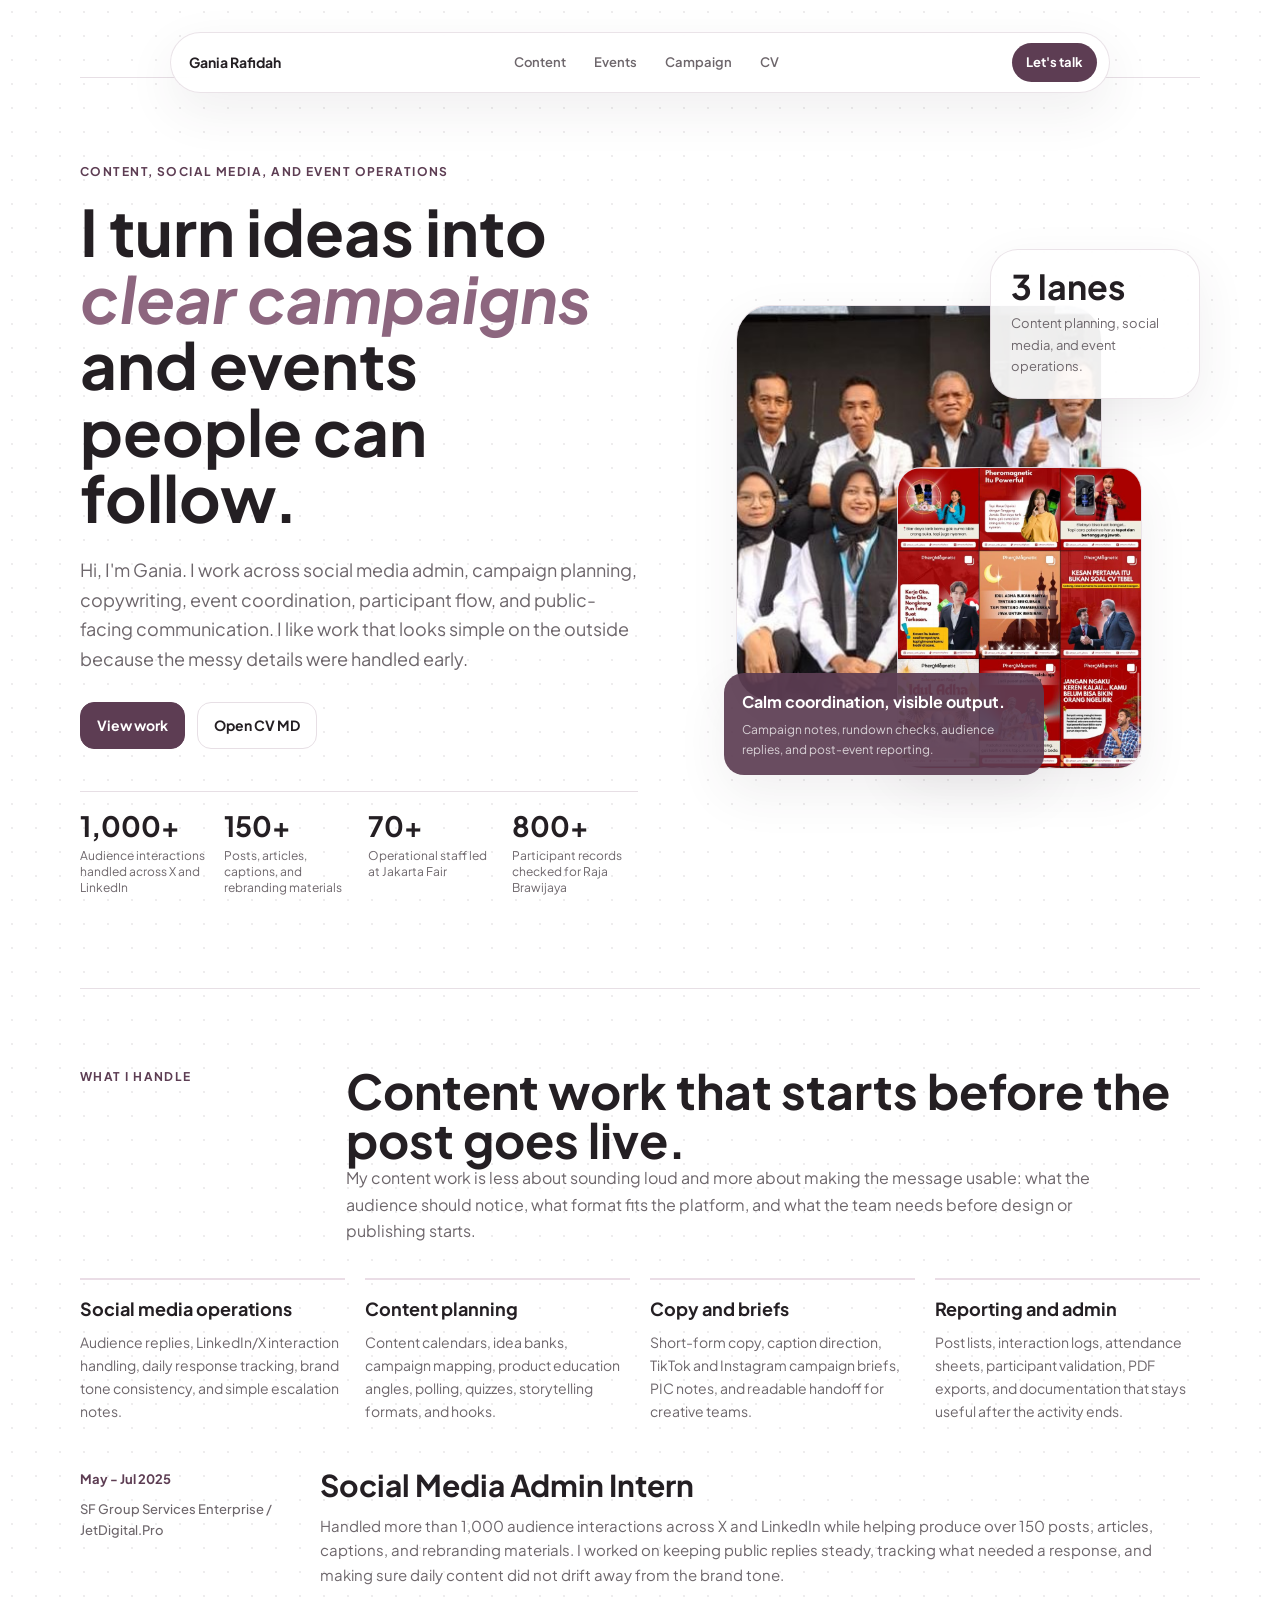
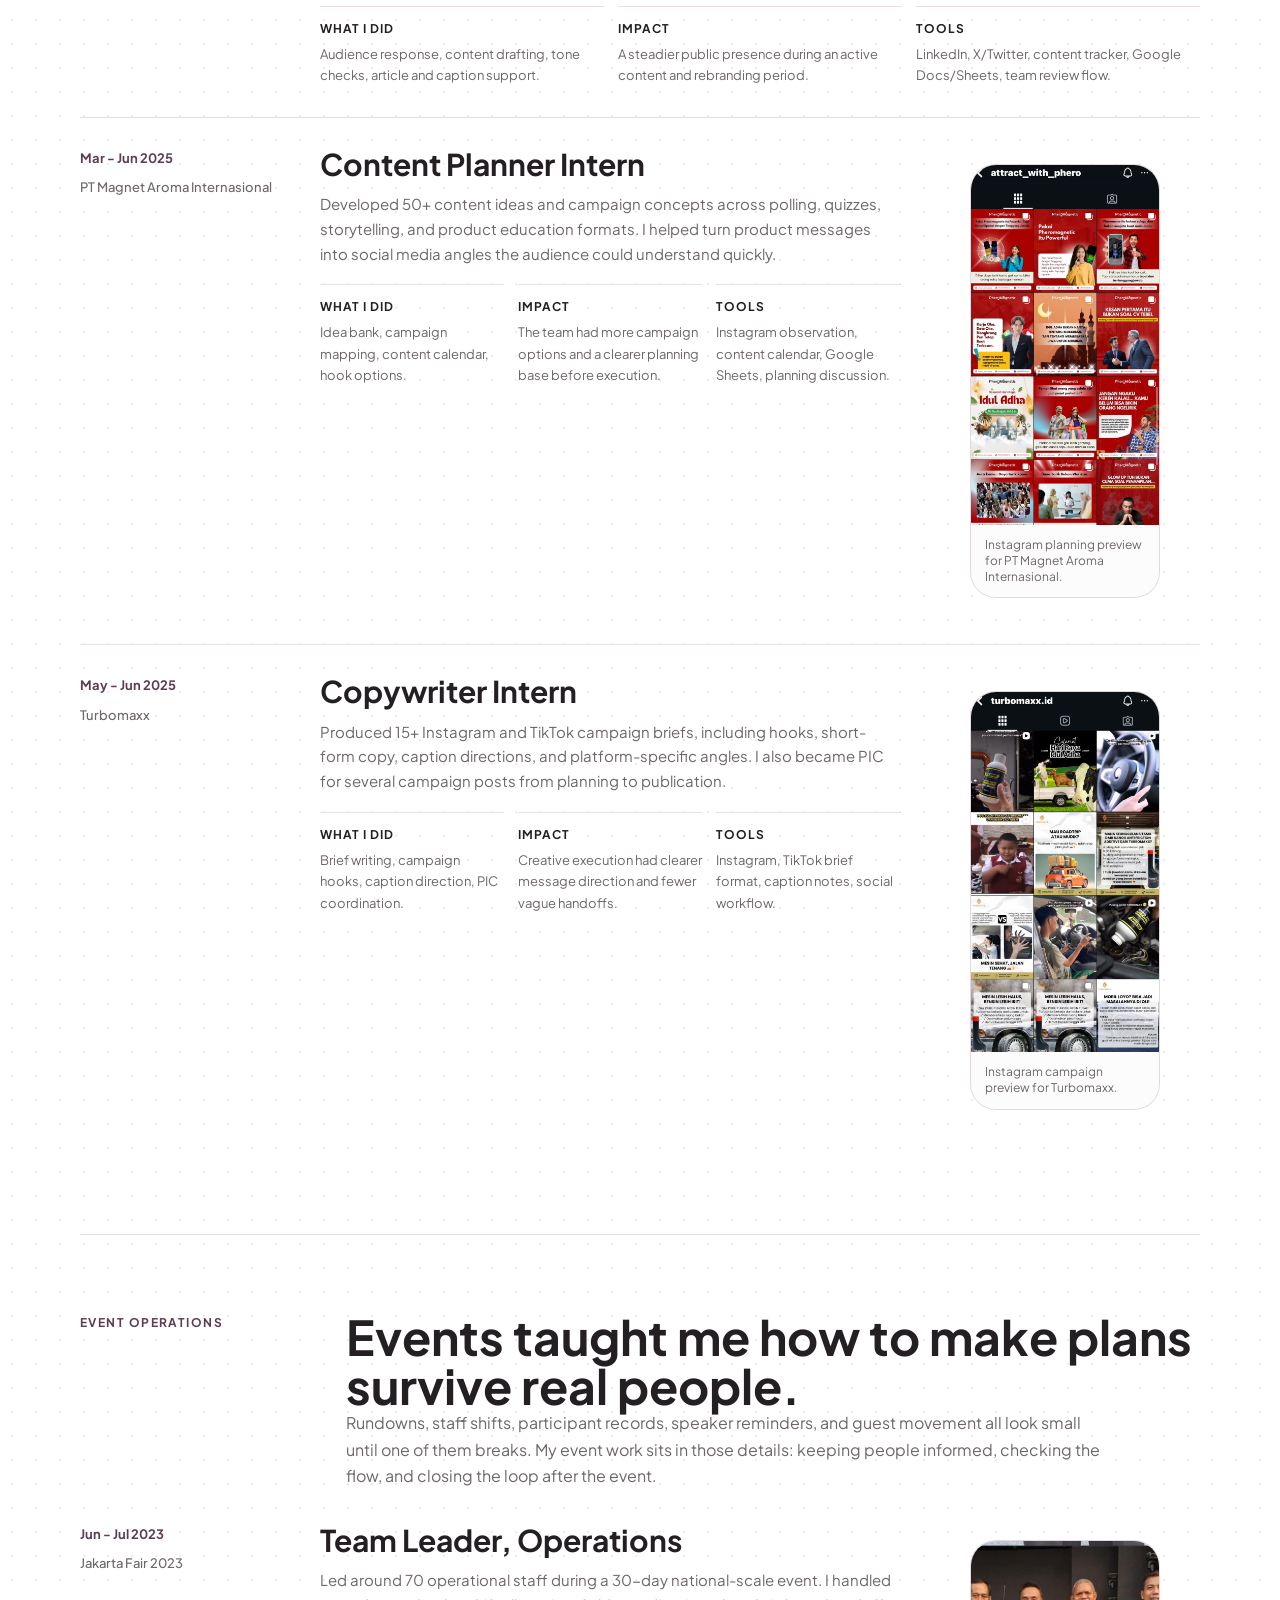
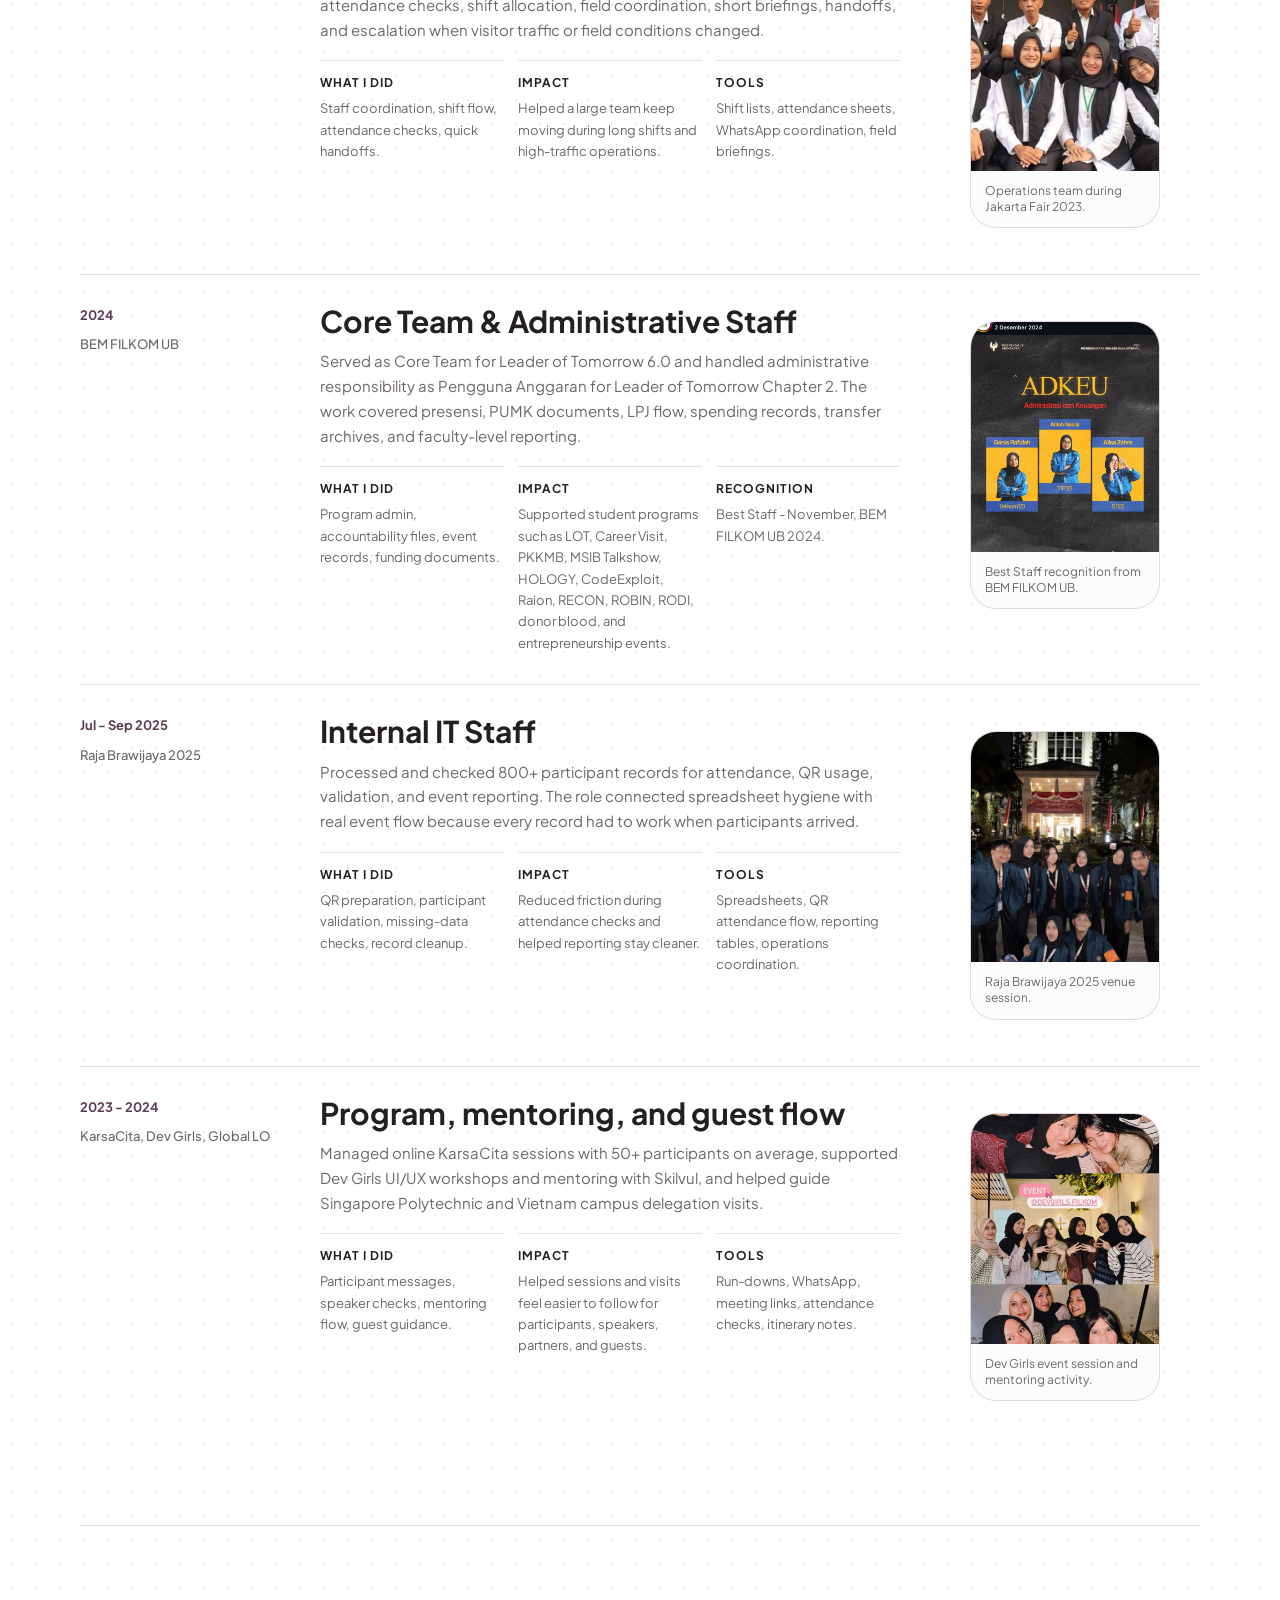
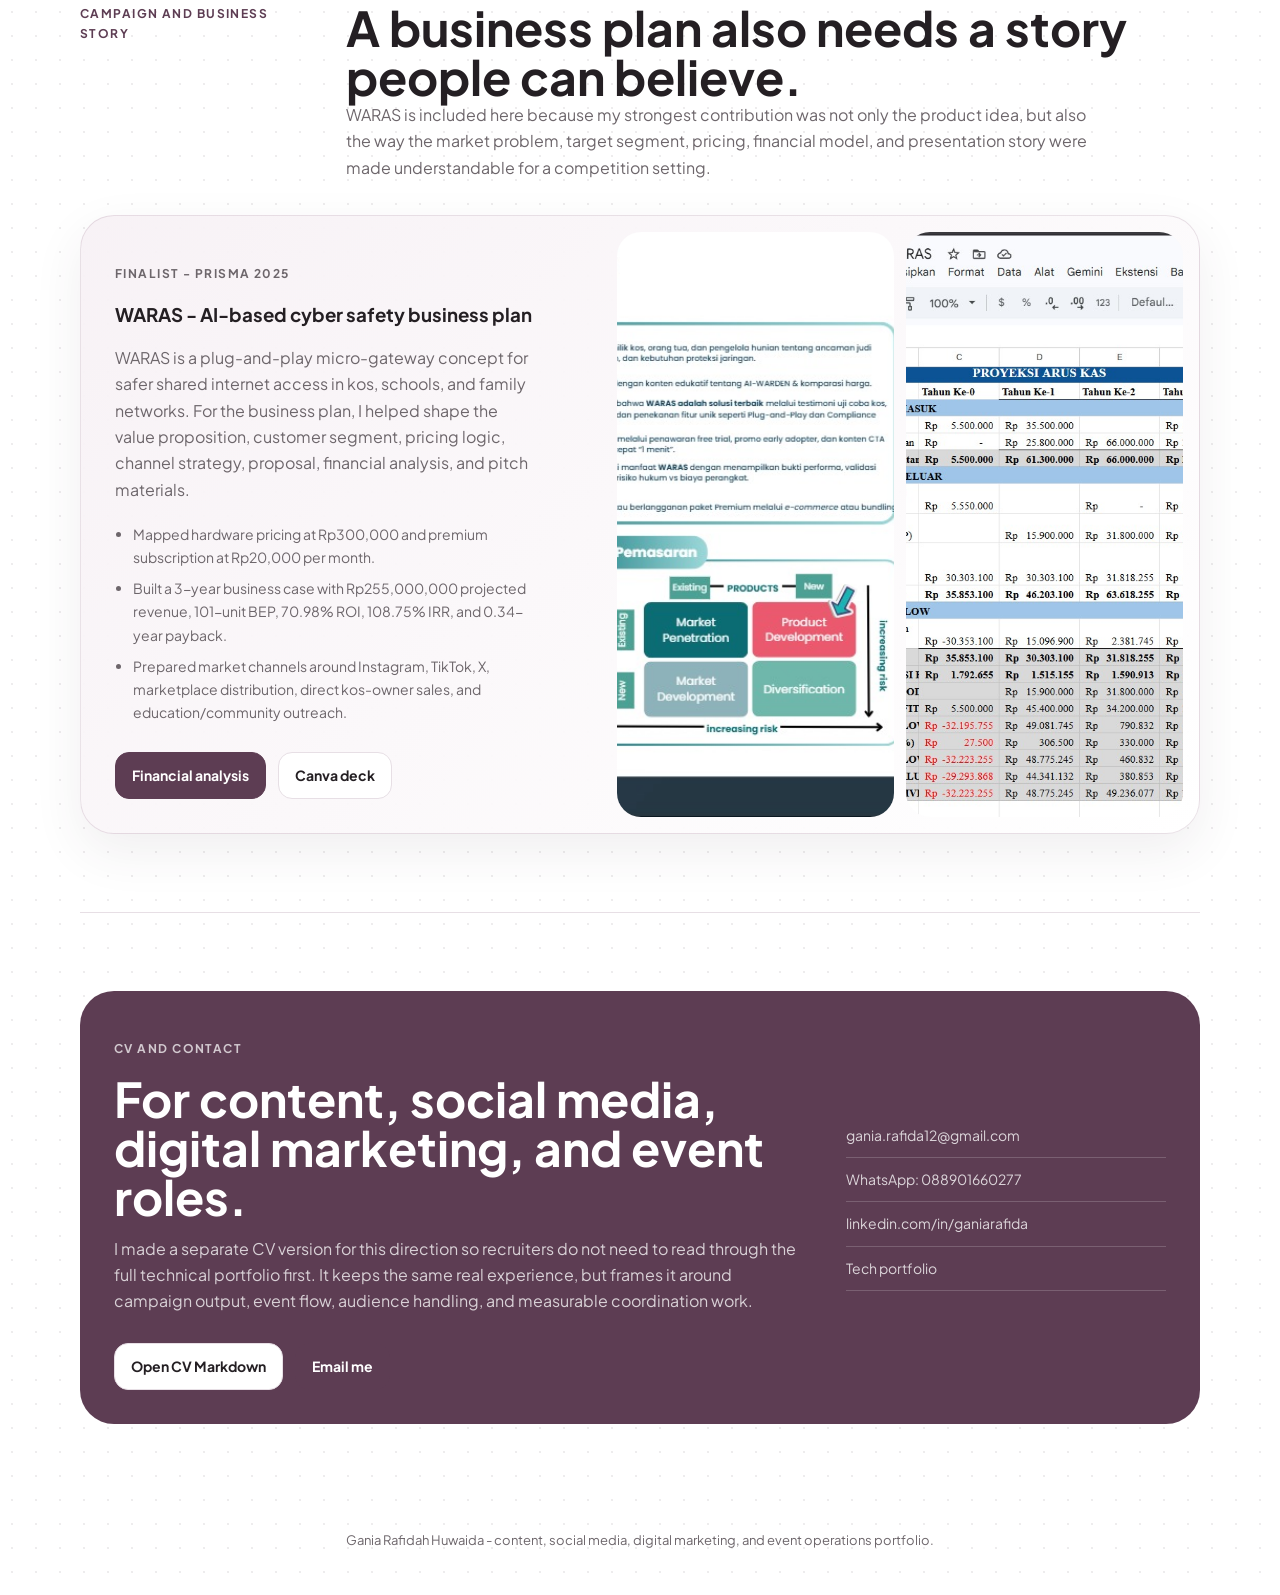
==== content-portfolio/index.html @ b3f5d06f "Add content and event portfolio" ====
<!DOCTYPE html>
<html lang="en">
<head>
  <meta charset="UTF-8">
  <meta name="viewport" content="width=device-width, initial-scale=1.0">
  <meta name="description" content="Gania Rafidah Huwaida portfolio for content, social media, digital marketing, and event operations.">
  <title>Gania Rafidah Huwaida - Content & Event Portfolio</title>
  <link rel="preconnect" href="https://fonts.googleapis.com">
  <link rel="preconnect" href="https://fonts.gstatic.com" crossorigin>
  <link href="https://fonts.googleapis.com/css2?family=Plus+Jakarta+Sans:wght@400;500;600;700&display=swap" rel="stylesheet">
  <style>
    :root {
      --ink: #241f23;
      --muted: #6d666b;
      --soft: #f7f1f5;
      --paper: #fffdfd;
      --plum: #8d667f;
      --plum-dark: #5d3d53;
      --rose: #eadde6;
      --line: #e7dfe5;
      --green: #6f9a82;
      --gold: #b68a54;
      --shadow: 0 18px 50px rgba(64, 48, 60, 0.08);
    }

    * {
      box-sizing: border-box;
    }

    html {
      scroll-behavior: smooth;
    }

    body {
      margin: 0;
      font-family: "Plus Jakarta Sans", Arial, sans-serif;
      color: var(--ink);
      background:
        radial-gradient(circle, rgba(88, 75, 85, 0.1) 1px, transparent 1px),
        #fff;
      background-size: 24px 24px;
      line-height: 1.65;
      overflow-x: hidden;
    }

    a {
      color: inherit;
      text-decoration: none;
    }

    img {
      display: block;
      max-width: 100%;
    }

    .shell {
      width: min(1120px, calc(100% - 32px));
      margin: 0 auto;
    }

    .nav-wrap {
      position: sticky;
      top: 16px;
      z-index: 20;
      padding: 16px 0 0;
    }

    .nav {
      width: min(940px, 100%);
      margin: 0 auto;
      display: flex;
      align-items: center;
      justify-content: space-between;
      gap: 16px;
      padding: 10px 12px 10px 18px;
      border: 1px solid rgba(141, 102, 127, 0.18);
      border-radius: 999px;
      background: rgba(255, 255, 255, 0.88);
      box-shadow: var(--shadow);
      backdrop-filter: blur(16px);
    }

    .brand {
      font-size: 14px;
      font-weight: 700;
      letter-spacing: 0;
      white-space: nowrap;
    }

    .nav-links {
      display: flex;
      align-items: center;
      gap: 6px;
      color: var(--muted);
      font-size: 13px;
      font-weight: 600;
    }

    .nav-links a {
      padding: 8px 11px;
      border-radius: 999px;
    }

    .nav-links a:hover {
      color: var(--plum-dark);
      background: var(--soft);
    }

    .nav-cta {
      padding: 9px 14px;
      border-radius: 999px;
      background: var(--plum-dark);
      color: #fff;
      font-size: 13px;
      font-weight: 700;
      white-space: nowrap;
    }

    .hero {
      min-height: auto;
      display: grid;
      grid-template-columns: minmax(0, 1.05fr) minmax(320px, 0.95fr);
      gap: 58px;
      align-items: center;
      padding: 84px 0 92px;
    }

    .hero > *,
    .story > *,
    .campaign-panel > *,
    .cv-panel > * {
      min-width: 0;
    }

    .eyebrow {
      margin: 0 0 16px;
      color: var(--plum-dark);
      font-size: 12px;
      font-weight: 700;
      letter-spacing: 0.12em;
      text-transform: uppercase;
    }

    h1,
    h2,
    h3,
    p {
      margin: 0;
    }

    h1 {
      max-width: 760px;
      font-size: 64px;
      line-height: 1.04;
      letter-spacing: 0;
      font-weight: 700;
    }

    h1 span,
    h2 span {
      color: var(--plum);
      font-style: italic;
    }

    h1 .plain-line {
      color: var(--ink);
      font-style: normal;
    }

    .lead {
      max-width: 680px;
      margin-top: 24px;
      color: var(--muted);
      font-size: 18px;
    }

    .hero-actions {
      display: flex;
      flex-wrap: wrap;
      gap: 12px;
      margin-top: 28px;
    }

    .button {
      display: inline-flex;
      align-items: center;
      justify-content: center;
      min-height: 44px;
      padding: 11px 16px;
      border: 1px solid var(--line);
      border-radius: 14px;
      background: #fff;
      color: var(--ink);
      font-size: 14px;
      font-weight: 700;
    }

    .button.primary {
      border-color: var(--plum-dark);
      background: var(--plum-dark);
      color: #fff;
    }

    .metric-strip {
      display: grid;
      grid-template-columns: repeat(4, minmax(0, 1fr));
      gap: 18px;
      margin-top: 42px;
      border-top: 1px solid var(--line);
      padding-top: 20px;
    }

    .metric strong {
      display: block;
      color: var(--ink);
      font-size: 28px;
      line-height: 1;
      letter-spacing: 0;
    }

    .metric span {
      display: block;
      margin-top: 8px;
      color: var(--muted);
      font-size: 12px;
      line-height: 1.35;
    }

    .hero-board {
      position: relative;
      min-height: 560px;
    }

    .hero-photo,
    .hero-note,
    .mini-shot {
      position: absolute;
      overflow: hidden;
      border: 1px solid rgba(141, 102, 127, 0.18);
      background: rgba(255, 255, 255, 0.92);
      box-shadow: var(--shadow);
    }

    .hero-photo {
      inset: 40px 58px 92px 0;
      border-radius: 34px;
    }

    .hero-photo img {
      width: 100%;
      height: 100%;
      object-fit: cover;
    }

    .hero-note {
      right: 0;
      top: 0;
      width: 210px;
      border-radius: 28px;
      padding: 20px;
    }

    .hero-note strong {
      display: block;
      font-size: 34px;
      line-height: 1;
      letter-spacing: 0;
    }

    .hero-note span {
      display: block;
      margin-top: 9px;
      color: var(--muted);
      font-size: 13px;
    }

    .mini-shot {
      right: 18px;
      bottom: 24px;
      width: 245px;
      border-radius: 24px;
    }

    .mini-shot img {
      width: 100%;
      height: 300px;
      object-fit: cover;
    }

    .floating-label {
      position: absolute;
      left: 28px;
      bottom: 34px;
      width: min(320px, 80%);
      border-radius: 20px;
      background: rgba(93, 61, 83, 0.92);
      color: #fff;
      padding: 16px 18px;
      box-shadow: var(--shadow);
    }

    .floating-label strong {
      display: block;
      font-size: 16px;
    }

    .floating-label span {
      display: block;
      margin-top: 4px;
      color: rgba(255, 255, 255, 0.74);
      font-size: 12px;
    }

    section {
      padding: 78px 0;
      border-top: 1px solid var(--line);
    }

    .section-head {
      display: grid;
      grid-template-columns: 230px minmax(0, 1fr);
      gap: 36px;
      align-items: start;
      margin-bottom: 34px;
    }

    h2 {
      font-size: 48px;
      line-height: 1.02;
      letter-spacing: 0;
      font-weight: 700;
    }

    .section-copy {
      color: var(--muted);
      font-size: 16px;
      max-width: 760px;
    }

    .capability-grid {
      display: grid;
      grid-template-columns: repeat(4, minmax(0, 1fr));
      gap: 20px;
    }

    .capability {
      padding: 18px 0 0;
      border-top: 2px solid var(--rose);
    }

    .capability h3 {
      font-size: 18px;
      line-height: 1.25;
      letter-spacing: 0;
    }

    .capability p {
      margin-top: 10px;
      color: var(--muted);
      font-size: 14px;
    }

    .story-list {
      display: grid;
      gap: 0;
    }

    .story {
      display: grid;
      grid-template-columns: 210px minmax(0, 1fr) 270px;
      gap: 30px;
      padding: 30px 0;
      border-top: 1px solid var(--line);
      align-items: start;
    }

    .story:first-child {
      border-top: 0;
      padding-top: 0;
    }

    .story.no-media {
      grid-template-columns: 210px minmax(0, 1fr);
    }

    .story-meta {
      color: var(--plum-dark);
      font-size: 13px;
      font-weight: 700;
    }

    .story-meta span {
      display: block;
      margin-top: 8px;
      color: var(--muted);
      font-weight: 500;
    }

    .story h3 {
      font-size: 30px;
      line-height: 1.08;
      letter-spacing: 0;
    }

    .story p {
      margin-top: 12px;
      color: var(--muted);
      font-size: 15px;
    }

    .story-points {
      display: grid;
      grid-template-columns: repeat(3, minmax(0, 1fr));
      gap: 14px;
      margin-top: 18px;
    }

    .point {
      padding-top: 12px;
      border-top: 1px solid var(--line);
      color: var(--muted);
      font-size: 13px;
    }

    .point strong {
      display: block;
      color: var(--ink);
      font-size: 12px;
      text-transform: uppercase;
      letter-spacing: 0.08em;
      margin-bottom: 5px;
    }

    .story-media {
      overflow: hidden;
      border-radius: 26px;
      border: 1px solid rgba(141, 102, 127, 0.18);
      background: var(--soft);
    }

    .story-media img {
      width: 100%;
      height: 230px;
      object-fit: cover;
    }

    .story-media.tall img {
      height: 360px;
    }

    .caption {
      padding: 12px 14px;
      color: var(--muted);
      font-size: 12px;
      line-height: 1.35;
      background: rgba(255, 255, 255, 0.82);
    }

    .campaign-panel {
      display: grid;
      grid-template-columns: 0.9fr 1.1fr;
      gap: 30px;
      align-items: stretch;
      border: 1px solid rgba(141, 102, 127, 0.18);
      border-radius: 34px;
      background: linear-gradient(135deg, rgba(247, 241, 245, 0.94), rgba(255, 255, 255, 0.94));
      overflow: hidden;
      box-shadow: var(--shadow);
    }

    .campaign-copy {
      padding: 34px;
    }

    .campaign-copy p {
      color: var(--muted);
      margin-top: 14px;
    }

    .campaign-copy ul {
      margin: 20px 0 0;
      padding-left: 18px;
      color: var(--muted);
      font-size: 14px;
    }

    .campaign-copy li + li {
      margin-top: 8px;
    }

    .campaign-images {
      display: grid;
      grid-template-columns: repeat(2, minmax(0, 1fr));
      gap: 12px;
      padding: 16px;
    }

    .campaign-images img {
      width: 100%;
      height: 100%;
      min-height: 260px;
      object-fit: cover;
      border-radius: 24px;
    }

    .cv-panel {
      display: grid;
      grid-template-columns: minmax(0, 1fr) 320px;
      gap: 34px;
      align-items: center;
      padding: 34px;
      border-radius: 34px;
      background: var(--plum-dark);
      color: #fff;
    }

    .cv-panel p {
      margin-top: 14px;
      color: rgba(255, 255, 255, 0.76);
    }

    .contact-lines {
      display: grid;
      gap: 10px;
      color: rgba(255, 255, 255, 0.78);
      font-size: 14px;
    }

    .contact-lines a {
      display: block;
      padding-bottom: 10px;
      border-bottom: 1px solid rgba(255, 255, 255, 0.18);
    }

    footer {
      padding: 28px 0 44px;
      color: var(--muted);
      font-size: 13px;
      text-align: center;
    }

    @media (max-width: 940px) {
      .nav {
        border-radius: 24px;
        flex-wrap: wrap;
      }

      .nav-links {
        order: 3;
        width: 100%;
        justify-content: center;
        flex-wrap: wrap;
      }

      .hero,
      .section-head,
      .campaign-panel,
      .cv-panel {
        grid-template-columns: 1fr;
      }

      .hero {
        min-height: auto;
        padding-top: 72px;
      }

      h1 {
        font-size: 56px;
      }

      h2 {
        font-size: 42px;
      }

      .story h3 {
        font-size: 28px;
      }

      .hero-board {
        min-height: 520px;
      }

      .story,
      .story.no-media {
        grid-template-columns: 1fr;
      }

      .story-media {
        max-width: 420px;
      }

      .capability-grid,
      .metric-strip,
      .story-points {
        grid-template-columns: repeat(2, minmax(0, 1fr));
      }
    }

    @media (max-width: 620px) {
      .shell {
        width: calc(100% - 22px);
        max-width: 1120px;
      }

      .nav {
        width: calc(100% - 18px);
        justify-content: center;
        gap: 8px;
        padding: 12px;
      }

      .brand {
        width: 100%;
        text-align: center;
      }

      .nav-cta {
        display: none;
      }

      .brand,
      .nav-links {
        font-size: 12px;
      }

      .nav-links {
        order: 2;
        justify-content: center;
        gap: 2px;
      }

      .nav-links a {
        padding: 7px 8px;
      }

      .hero {
        gap: 34px;
        padding-top: 58px;
      }

      h1 {
        max-width: 350px;
        font-size: 36px;
        line-height: 1.04;
        overflow-wrap: anywhere;
      }

      h2 {
        font-size: 32px;
      }

      .story h3 {
        font-size: 24px;
      }

      h1 span {
        display: block;
      }

      .lead {
        max-width: 330px;
        font-size: 15px;
        overflow-wrap: anywhere;
      }

      .hero-board {
        min-height: 0;
        display: grid;
        gap: 12px;
        overflow: visible;
      }

      .hero-photo,
      .hero-note,
      .mini-shot,
      .floating-label {
        position: static;
        width: 100%;
      }

      .hero-photo {
        height: 260px;
      }

      .hero-note {
        padding: 16px;
      }

      .hero-note strong {
        font-size: 28px;
      }

      .mini-shot {
        width: 100%;
      }

      .mini-shot img {
        height: 260px;
      }

      .floating-label {
        width: 100%;
      }

      .metric-strip,
      .capability-grid,
      .story-points,
      .campaign-images {
        grid-template-columns: 1fr;
      }

      section {
        padding: 58px 0;
      }

      .campaign-copy,
      .cv-panel {
        padding: 24px;
        border-radius: 26px;
      }
    }
  </style>
</head>
<body>
  <div class="nav-wrap">
    <nav class="nav" aria-label="Main navigation">
      <a class="brand" href="#home">Gania Rafidah</a>
      <div class="nav-links">
        <a href="#content">Content</a>
        <a href="#events">Events</a>
        <a href="#campaign">Campaign</a>
        <a href="#cv">CV</a>
      </div>
      <a class="nav-cta" href="https://wa.me/6288901660277" target="_blank" rel="noreferrer">Let's talk</a>
    </nav>
  </div>

  <main id="home" class="shell">
    <section class="hero" aria-labelledby="hero-title">
      <div>
        <p class="eyebrow">Content, social media, and event operations</p>
        <h1 id="hero-title">I turn ideas into <span>clear campaigns</span> <span class="plain-line">and events</span> <span class="plain-line">people can follow.</span></h1>
        <p class="lead">Hi, I'm Gania. I work across social media admin, campaign planning, copywriting, event coordination, participant flow, and public-facing communication. I like work that looks simple on the outside because the messy details were handled early.</p>
        <div class="hero-actions">
          <a class="button primary" href="#content">View work</a>
          <a class="button" href="Gania_Rafidah_Huwaida_Content_Event_CV.md">Open CV MD</a>
        </div>
        <div class="metric-strip" aria-label="Portfolio metrics">
          <div class="metric"><strong>1,000+</strong><span>Audience interactions handled across X and LinkedIn</span></div>
          <div class="metric"><strong>150+</strong><span>Posts, articles, captions, and rebranding materials</span></div>
          <div class="metric"><strong>70+</strong><span>Operational staff led at Jakarta Fair</span></div>
          <div class="metric"><strong>800+</strong><span>Participant records checked for Raja Brawijaya</span></div>
        </div>
      </div>

      <div class="hero-board" aria-label="Portfolio visual collage">
        <figure class="hero-photo">
          <img src="../assets/images/organizations/jakarta-fair.jpeg" alt="Jakarta Fair operations team activity.">
        </figure>
        <div class="hero-note">
          <strong>3 lanes</strong>
          <span>Content planning, social media, and event operations.</span>
        </div>
        <figure class="mini-shot">
          <img src="../assets/images/organizations/instagram-pheromagnetic.jpg" alt="Instagram content preview for PT Magnet Aroma Internasional.">
        </figure>
        <div class="floating-label">
          <strong>Calm coordination, visible output.</strong>
          <span>Campaign notes, rundown checks, audience replies, and post-event reporting.</span>
        </div>
      </div>
    </section>

    <section id="content" aria-labelledby="content-title">
      <div class="section-head">
        <p class="eyebrow">What I handle</p>
        <div>
          <h2 id="content-title">Content work that starts before the post goes live.</h2>
          <p class="section-copy">My content work is less about sounding loud and more about making the message usable: what the audience should notice, what format fits the platform, and what the team needs before design or publishing starts.</p>
        </div>
      </div>

      <div class="capability-grid">
        <article class="capability">
          <h3>Social media operations</h3>
          <p>Audience replies, LinkedIn/X interaction handling, daily response tracking, brand tone consistency, and simple escalation notes.</p>
        </article>
        <article class="capability">
          <h3>Content planning</h3>
          <p>Content calendars, idea banks, campaign mapping, product education angles, polling, quizzes, storytelling formats, and hooks.</p>
        </article>
        <article class="capability">
          <h3>Copy and briefs</h3>
          <p>Short-form copy, caption direction, TikTok and Instagram campaign briefs, PIC notes, and readable handoff for creative teams.</p>
        </article>
        <article class="capability">
          <h3>Reporting and admin</h3>
          <p>Post lists, interaction logs, attendance sheets, participant validation, PDF exports, and documentation that stays useful after the activity ends.</p>
        </article>
      </div>

      <div class="story-list" style="margin-top: 46px;">
        <article class="story no-media">
          <div class="story-meta">May - Jul 2025<span>SF Group Services Enterprise / JetDigital.Pro</span></div>
          <div>
            <h3>Social Media Admin Intern</h3>
            <p>Handled more than 1,000 audience interactions across X and LinkedIn while helping produce over 150 posts, articles, captions, and rebranding materials. I worked on keeping public replies steady, tracking what needed a response, and making sure daily content did not drift away from the brand tone.</p>
            <div class="story-points">
              <div class="point"><strong>What I did</strong>Audience response, content drafting, tone checks, article and caption support.</div>
              <div class="point"><strong>Impact</strong>A steadier public presence during an active content and rebranding period.</div>
              <div class="point"><strong>Tools</strong>LinkedIn, X/Twitter, content tracker, Google Docs/Sheets, team review flow.</div>
            </div>
          </div>
        </article>

        <article class="story">
          <div class="story-meta">Mar - Jun 2025<span>PT Magnet Aroma Internasional</span></div>
          <div>
            <h3>Content Planner Intern</h3>
            <p>Developed 50+ content ideas and campaign concepts across polling, quizzes, storytelling, and product education formats. I helped turn product messages into social media angles the audience could understand quickly.</p>
            <div class="story-points">
              <div class="point"><strong>What I did</strong>Idea bank, campaign mapping, content calendar, hook options.</div>
              <div class="point"><strong>Impact</strong>The team had more campaign options and a clearer planning base before execution.</div>
              <div class="point"><strong>Tools</strong>Instagram observation, content calendar, Google Sheets, planning discussion.</div>
            </div>
          </div>
          <figure class="story-media tall">
            <img src="../assets/images/organizations/instagram-pheromagnetic.jpg" alt="Instagram content preview for PT Magnet Aroma Internasional.">
            <figcaption class="caption">Instagram planning preview for PT Magnet Aroma Internasional.</figcaption>
          </figure>
        </article>

        <article class="story">
          <div class="story-meta">May - Jun 2025<span>Turbomaxx</span></div>
          <div>
            <h3>Copywriter Intern</h3>
            <p>Produced 15+ Instagram and TikTok campaign briefs, including hooks, short-form copy, caption directions, and platform-specific angles. I also became PIC for several campaign posts from planning to publication.</p>
            <div class="story-points">
              <div class="point"><strong>What I did</strong>Brief writing, campaign hooks, caption direction, PIC coordination.</div>
              <div class="point"><strong>Impact</strong>Creative execution had clearer message direction and fewer vague handoffs.</div>
              <div class="point"><strong>Tools</strong>Instagram, TikTok brief format, caption notes, social workflow.</div>
            </div>
          </div>
          <figure class="story-media tall">
            <img src="../assets/images/organizations/instagram-turbomax.jpg" alt="Instagram campaign preview for Turbomaxx.">
            <figcaption class="caption">Instagram campaign preview for Turbomaxx.</figcaption>
          </figure>
        </article>
      </div>
    </section>

    <section id="events" aria-labelledby="events-title">
      <div class="section-head">
        <p class="eyebrow">Event operations</p>
        <div>
          <h2 id="events-title">Events taught me how to make plans survive real people.</h2>
          <p class="section-copy">Rundowns, staff shifts, participant records, speaker reminders, and guest movement all look small until one of them breaks. My event work sits in those details: keeping people informed, checking the flow, and closing the loop after the event.</p>
        </div>
      </div>

      <div class="story-list">
        <article class="story">
          <div class="story-meta">Jun - Jul 2023<span>Jakarta Fair 2023</span></div>
          <div>
            <h3>Team Leader, Operations</h3>
            <p>Led around 70 operational staff during a 30-day national-scale event. I handled attendance checks, shift allocation, field coordination, short briefings, handoffs, and escalation when visitor traffic or field conditions changed.</p>
            <div class="story-points">
              <div class="point"><strong>What I did</strong>Staff coordination, shift flow, attendance checks, quick handoffs.</div>
              <div class="point"><strong>Impact</strong>Helped a large team keep moving during long shifts and high-traffic operations.</div>
              <div class="point"><strong>Tools</strong>Shift lists, attendance sheets, WhatsApp coordination, field briefings.</div>
            </div>
          </div>
          <figure class="story-media">
            <img src="../assets/images/organizations/jakarta-fair.jpeg" alt="Jakarta Fair operations team activity.">
            <figcaption class="caption">Operations team during Jakarta Fair 2023.</figcaption>
          </figure>
        </article>

        <article class="story">
          <div class="story-meta">2024<span>BEM FILKOM UB</span></div>
          <div>
            <h3>Core Team & Administrative Staff</h3>
            <p>Served as Core Team for Leader of Tomorrow 6.0 and handled administrative responsibility as Pengguna Anggaran for Leader of Tomorrow Chapter 2. The work covered presensi, PUMK documents, LPJ flow, spending records, transfer archives, and faculty-level reporting.</p>
            <div class="story-points">
              <div class="point"><strong>What I did</strong>Program admin, accountability files, event records, funding documents.</div>
              <div class="point"><strong>Impact</strong>Supported student programs such as LOT, Career Visit, PKKMB, MSIB Talkshow, HOLOGY, CodeExploit, Raion, RECON, ROBIN, RODI, donor blood, and entrepreneurship events.</div>
              <div class="point"><strong>Recognition</strong>Best Staff - November, BEM FILKOM UB 2024.</div>
            </div>
          </div>
          <figure class="story-media">
            <img src="../assets/images/organizations/best-staff-bem.jpeg" alt="Best Staff recognition for BEM FILKOM UB.">
            <figcaption class="caption">Best Staff recognition from BEM FILKOM UB.</figcaption>
          </figure>
        </article>

        <article class="story">
          <div class="story-meta">Jul - Sep 2025<span>Raja Brawijaya 2025</span></div>
          <div>
            <h3>Internal IT Staff</h3>
            <p>Processed and checked 800+ participant records for attendance, QR usage, validation, and event reporting. The role connected spreadsheet hygiene with real event flow because every record had to work when participants arrived.</p>
            <div class="story-points">
              <div class="point"><strong>What I did</strong>QR preparation, participant validation, missing-data checks, record cleanup.</div>
              <div class="point"><strong>Impact</strong>Reduced friction during attendance checks and helped reporting stay cleaner.</div>
              <div class="point"><strong>Tools</strong>Spreadsheets, QR attendance flow, reporting tables, operations coordination.</div>
            </div>
          </div>
          <figure class="story-media">
            <img src="../assets/images/organizations/raja-brawijaya-venue.jpeg" alt="Raja Brawijaya 2025 venue session.">
            <figcaption class="caption">Raja Brawijaya 2025 venue session.</figcaption>
          </figure>
        </article>

        <article class="story">
          <div class="story-meta">2023 - 2024<span>KarsaCita, Dev Girls, Global LO</span></div>
          <div>
            <h3>Program, mentoring, and guest flow</h3>
            <p>Managed online KarsaCita sessions with 50+ participants on average, supported Dev Girls UI/UX workshops and mentoring with Skilvul, and helped guide Singapore Polytechnic and Vietnam campus delegation visits.</p>
            <div class="story-points">
              <div class="point"><strong>What I did</strong>Participant messages, speaker checks, mentoring flow, guest guidance.</div>
              <div class="point"><strong>Impact</strong>Helped sessions and visits feel easier to follow for participants, speakers, partners, and guests.</div>
              <div class="point"><strong>Tools</strong>Run-downs, WhatsApp, meeting links, attendance checks, itinerary notes.</div>
            </div>
          </div>
          <figure class="story-media">
            <img src="../assets/images/organizations/devgirls.jpeg" alt="Dev Girls event session.">
            <figcaption class="caption">Dev Girls event session and mentoring activity.</figcaption>
          </figure>
        </article>
      </div>
    </section>

    <section id="campaign" aria-labelledby="campaign-title">
      <div class="section-head">
        <p class="eyebrow">Campaign and business story</p>
        <div>
          <h2 id="campaign-title">A business plan also needs a story people can believe.</h2>
          <p class="section-copy">WARAS is included here because my strongest contribution was not only the product idea, but also the way the market problem, target segment, pricing, financial model, and presentation story were made understandable for a competition setting.</p>
        </div>
      </div>

      <article class="campaign-panel">
        <div class="campaign-copy">
          <p class="eyebrow">Finalist - PRISMA 2025</p>
          <h3>WARAS - AI-based cyber safety business plan</h3>
          <p>WARAS is a plug-and-play micro-gateway concept for safer shared internet access in kos, schools, and family networks. For the business plan, I helped shape the value proposition, customer segment, pricing logic, channel strategy, proposal, financial analysis, and pitch materials.</p>
          <ul>
            <li>Mapped hardware pricing at Rp300,000 and premium subscription at Rp20,000 per month.</li>
            <li>Built a 3-year business case with Rp255,000,000 projected revenue, 101-unit BEP, 70.98% ROI, 108.75% IRR, and 0.34-year payback.</li>
            <li>Prepared market channels around Instagram, TikTok, X, marketplace distribution, direct kos-owner sales, and education/community outreach.</li>
          </ul>
          <div class="hero-actions">
            <a class="button primary" href="https://clips.id/FinancialAnalysisWARAS" target="_blank" rel="noreferrer">Financial analysis</a>
            <a class="button" href="https://canva.link/t0hs4zbps7vw05r" target="_blank" rel="noreferrer">Canva deck</a>
          </div>
        </div>
        <div class="campaign-images">
          <img src="../assets/images/projects/waras-marketing-strategy.jpeg" alt="WARAS marketing strategy slide.">
          <img src="../assets/images/projects/waras-financial-analysis.jpeg" alt="WARAS financial analysis slide.">
        </div>
      </article>
    </section>

    <section id="cv" aria-labelledby="cv-title">
      <div class="cv-panel">
        <div>
          <p class="eyebrow" style="color: rgba(255,255,255,.72);">CV and contact</p>
          <h2 id="cv-title">For content, social media, digital marketing, and event roles.</h2>
          <p>I made a separate CV version for this direction so recruiters do not need to read through the full technical portfolio first. It keeps the same real experience, but frames it around campaign output, event flow, audience handling, and measurable coordination work.</p>
          <div class="hero-actions">
            <a class="button" href="Gania_Rafidah_Huwaida_Content_Event_CV.md">Open CV Markdown</a>
            <a class="button primary" href="mailto:gania.rafida12@gmail.com">Email me</a>
          </div>
        </div>
        <div class="contact-lines">
          <a href="mailto:gania.rafida12@gmail.com">gania.rafida12@gmail.com</a>
          <a href="https://wa.me/6288901660277" target="_blank" rel="noreferrer">WhatsApp: 088901660277</a>
          <a href="https://www.linkedin.com/in/ganiarafida/" target="_blank" rel="noreferrer">linkedin.com/in/ganiarafida</a>
          <a href="https://portofolio-gania.vercel.app/" target="_blank" rel="noreferrer">Tech portfolio</a>
        </div>
      </div>
    </section>
  </main>

  <footer>
    <div class="shell">Gania Rafidah Huwaida - content, social media, digital marketing, and event operations portfolio.</div>
  </footer>
</body>
</html>
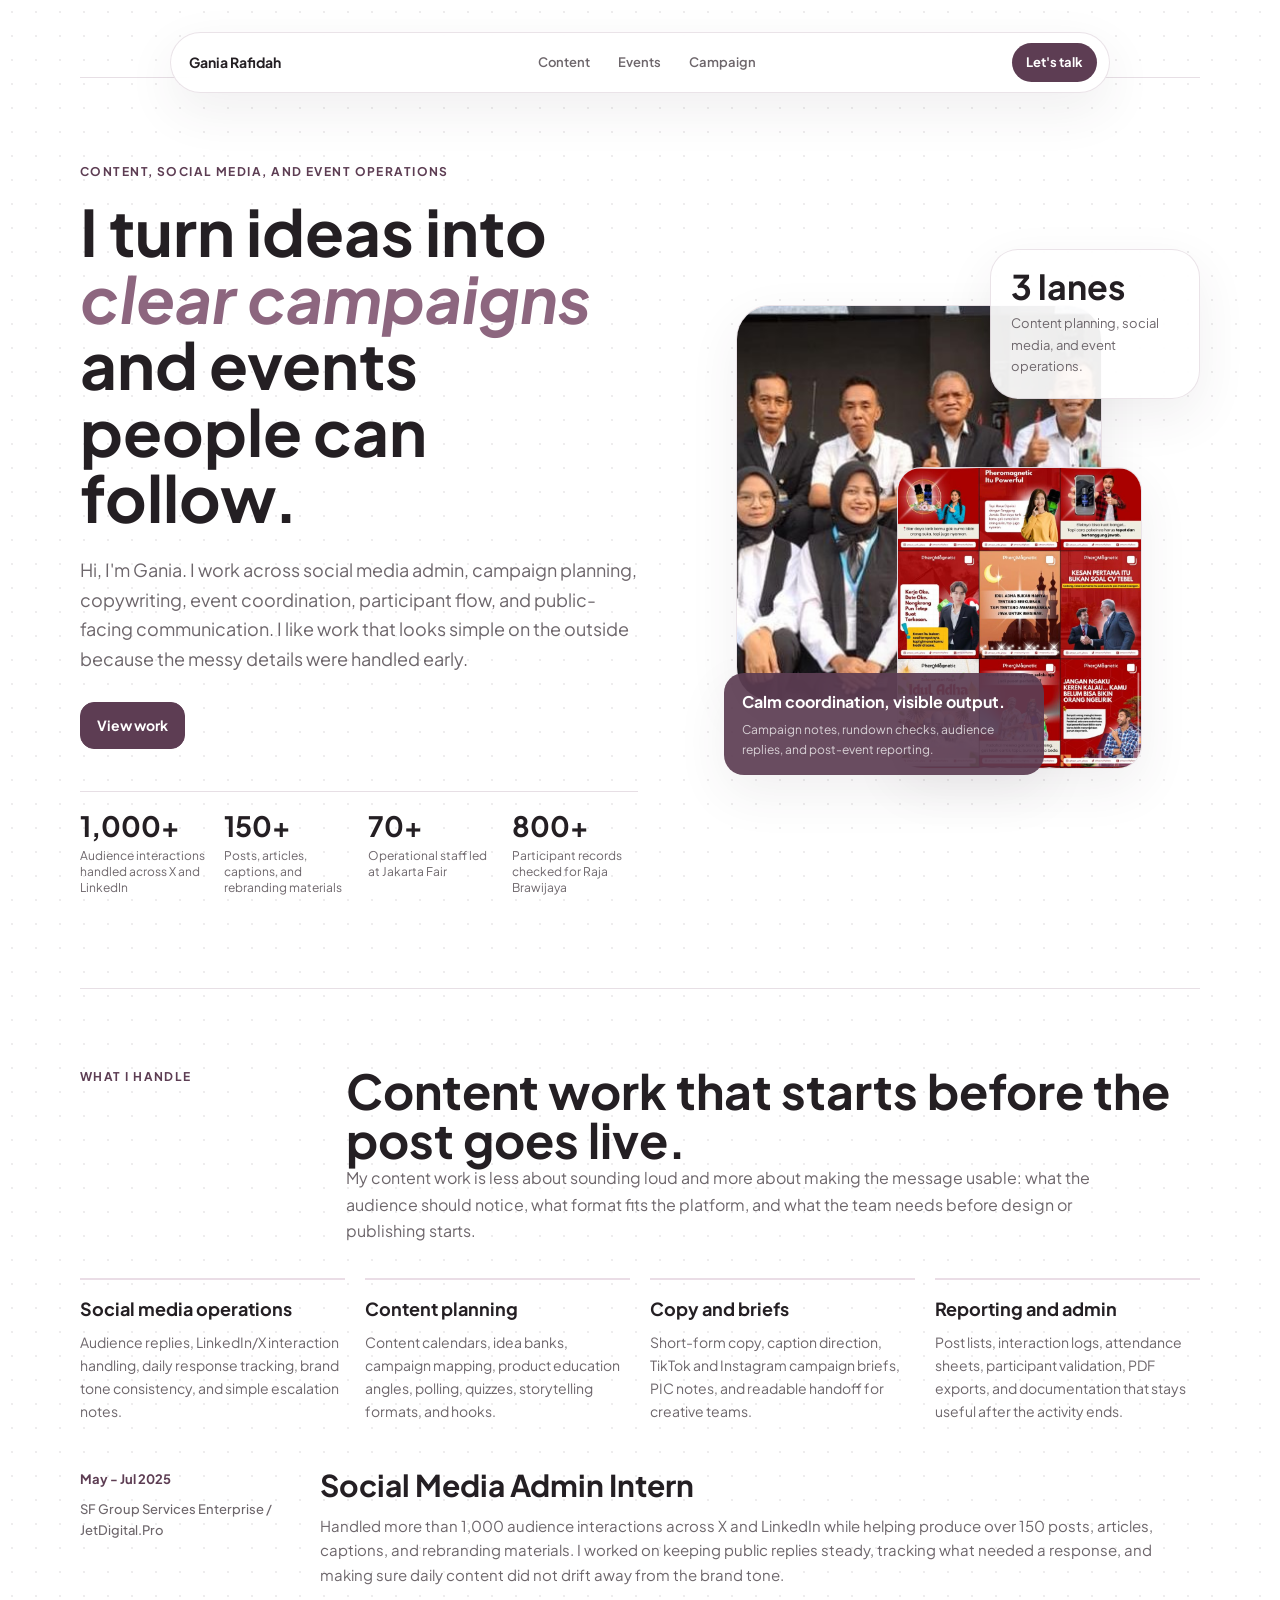
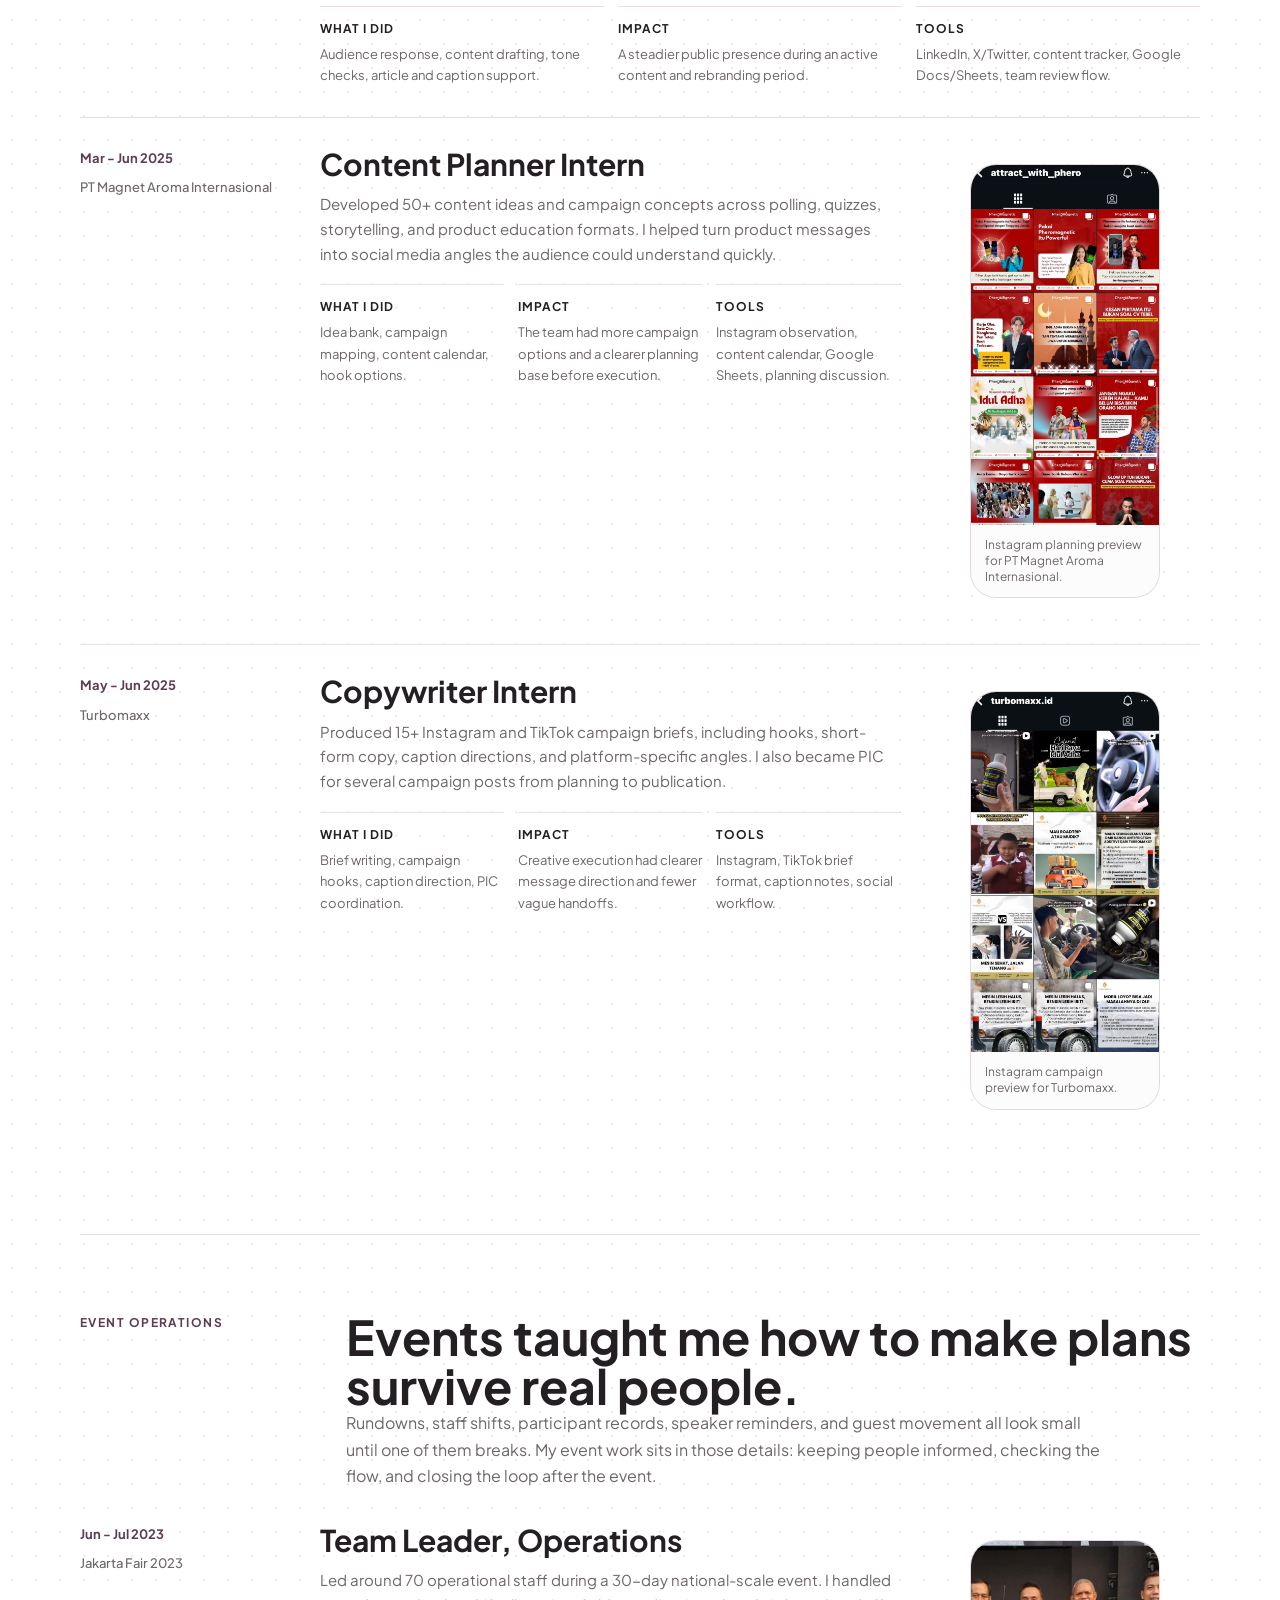
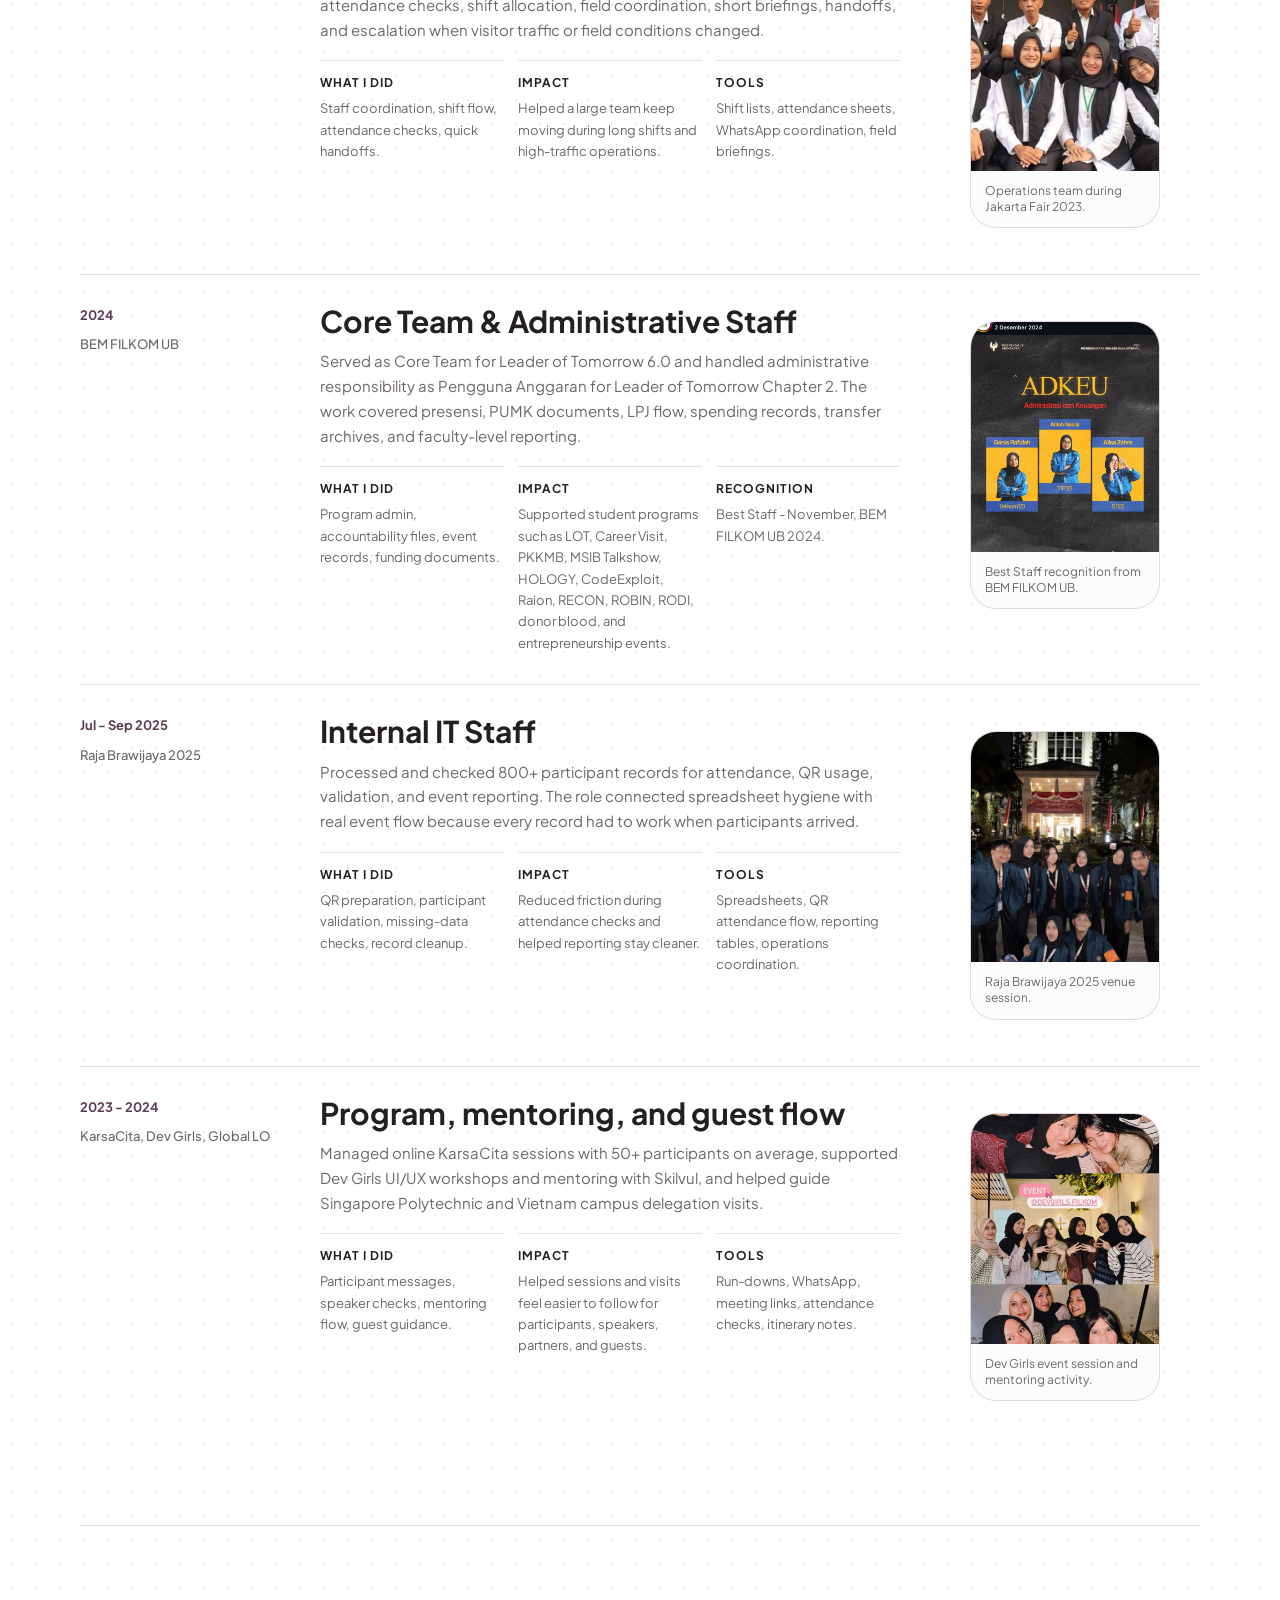
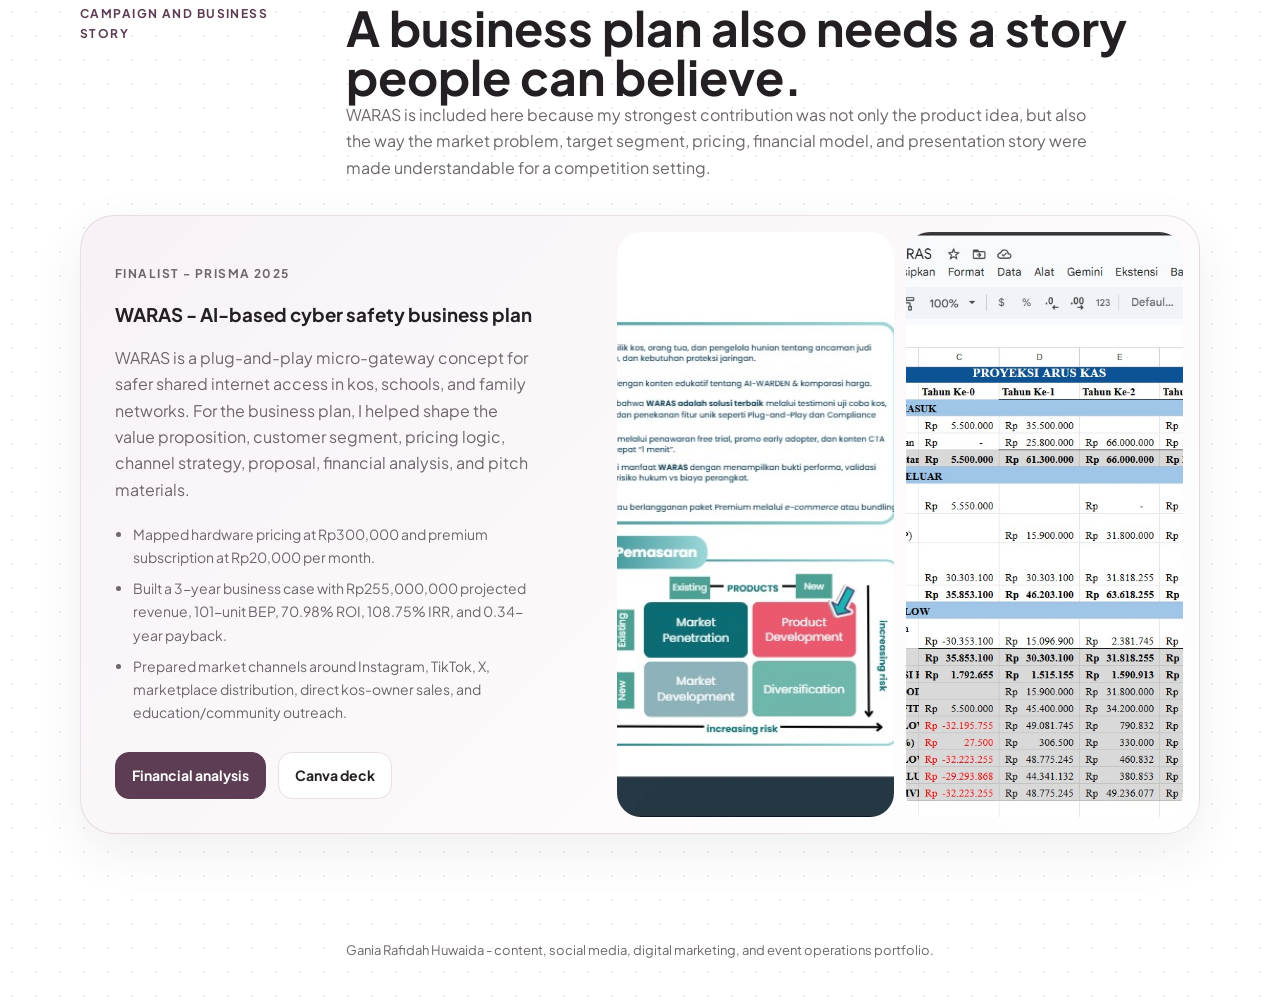
==== commit 89f24c72: "Remove CV links from content portfolio" ====
--- a/content-portfolio/index.html
+++ b/content-portfolio/index.html
@@ -127,8 +127,7 @@
 
     .hero > *,
     .story > *,
-    .campaign-panel > *,
-    .cv-panel > * {
+    .campaign-panel > * {
       min-width: 0;
     }
 
@@ -503,35 +502,6 @@
       border-radius: 24px;
     }
 
-    .cv-panel {
-      display: grid;
-      grid-template-columns: minmax(0, 1fr) 320px;
-      gap: 34px;
-      align-items: center;
-      padding: 34px;
-      border-radius: 34px;
-      background: var(--plum-dark);
-      color: #fff;
-    }
-
-    .cv-panel p {
-      margin-top: 14px;
-      color: rgba(255, 255, 255, 0.76);
-    }
-
-    .contact-lines {
-      display: grid;
-      gap: 10px;
-      color: rgba(255, 255, 255, 0.78);
-      font-size: 14px;
-    }
-
-    .contact-lines a {
-      display: block;
-      padding-bottom: 10px;
-      border-bottom: 1px solid rgba(255, 255, 255, 0.18);
-    }
-
     footer {
       padding: 28px 0 44px;
       color: var(--muted);
@@ -554,8 +524,7 @@
 
       .hero,
       .section-head,
-      .campaign-panel,
-      .cv-panel {
+      .campaign-panel {
         grid-template-columns: 1fr;
       }
 
@@ -713,8 +682,7 @@
         padding: 58px 0;
       }
 
-      .campaign-copy,
-      .cv-panel {
+      .campaign-copy {
         padding: 24px;
         border-radius: 26px;
       }
@@ -729,7 +697,6 @@
         <a href="#content">Content</a>
         <a href="#events">Events</a>
         <a href="#campaign">Campaign</a>
-        <a href="#cv">CV</a>
       </div>
       <a class="nav-cta" href="https://wa.me/6288901660277" target="_blank" rel="noreferrer">Let's talk</a>
     </nav>
@@ -743,7 +710,6 @@
         <p class="lead">Hi, I'm Gania. I work across social media admin, campaign planning, copywriting, event coordination, participant flow, and public-facing communication. I like work that looks simple on the outside because the messy details were handled early.</p>
         <div class="hero-actions">
           <a class="button primary" href="#content">View work</a>
-          <a class="button" href="Gania_Rafidah_Huwaida_Content_Event_CV.md">Open CV MD</a>
         </div>
         <div class="metric-strip" aria-label="Portfolio metrics">
           <div class="metric"><strong>1,000+</strong><span>Audience interactions handled across X and LinkedIn</span></div>
@@ -960,25 +926,6 @@
       </article>
     </section>
 
-    <section id="cv" aria-labelledby="cv-title">
-      <div class="cv-panel">
-        <div>
-          <p class="eyebrow" style="color: rgba(255,255,255,.72);">CV and contact</p>
-          <h2 id="cv-title">For content, social media, digital marketing, and event roles.</h2>
-          <p>I made a separate CV version for this direction so recruiters do not need to read through the full technical portfolio first. It keeps the same real experience, but frames it around campaign output, event flow, audience handling, and measurable coordination work.</p>
-          <div class="hero-actions">
-            <a class="button" href="Gania_Rafidah_Huwaida_Content_Event_CV.md">Open CV Markdown</a>
-            <a class="button primary" href="mailto:gania.rafida12@gmail.com">Email me</a>
-          </div>
-        </div>
-        <div class="contact-lines">
-          <a href="mailto:gania.rafida12@gmail.com">gania.rafida12@gmail.com</a>
-          <a href="https://wa.me/6288901660277" target="_blank" rel="noreferrer">WhatsApp: 088901660277</a>
-          <a href="https://www.linkedin.com/in/ganiarafida/" target="_blank" rel="noreferrer">linkedin.com/in/ganiarafida</a>
-          <a href="https://portofolio-gania.vercel.app/" target="_blank" rel="noreferrer">Tech portfolio</a>
-        </div>
-      </div>
-    </section>
   </main>
 
   <footer>
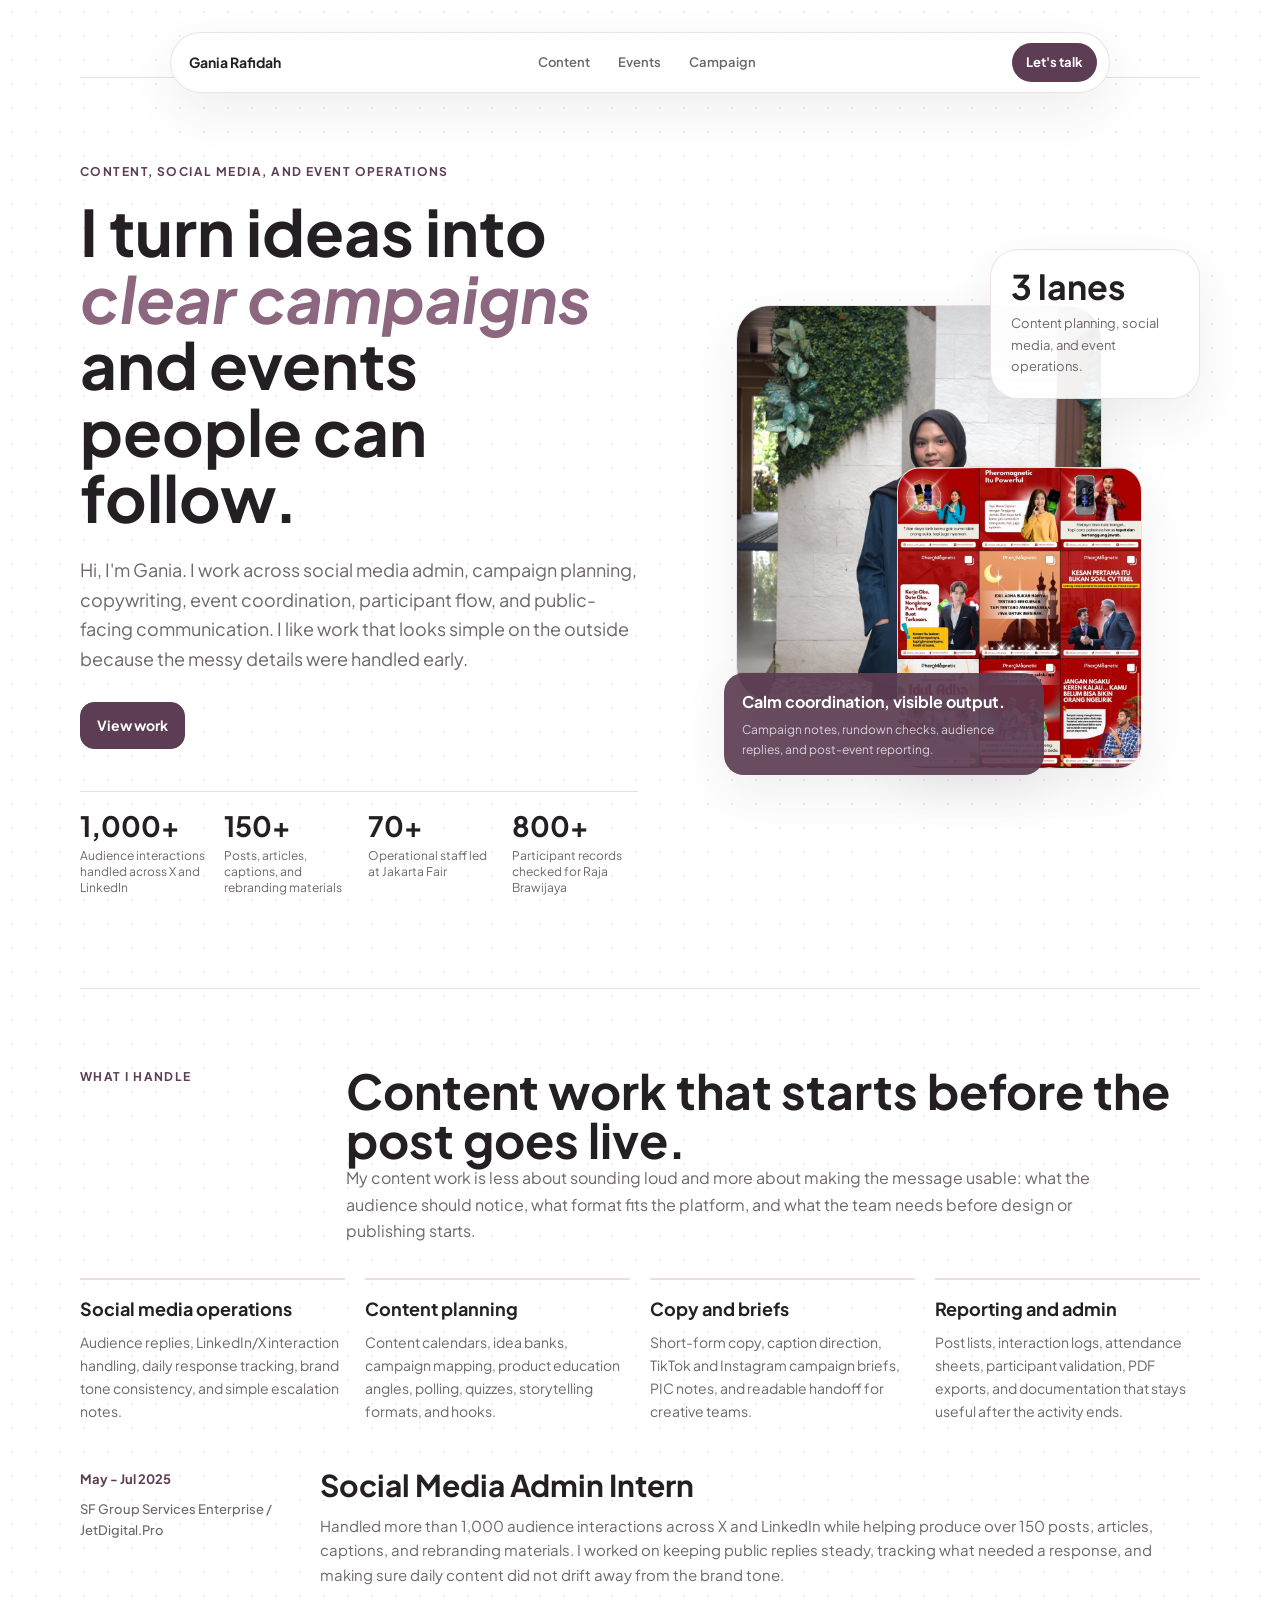
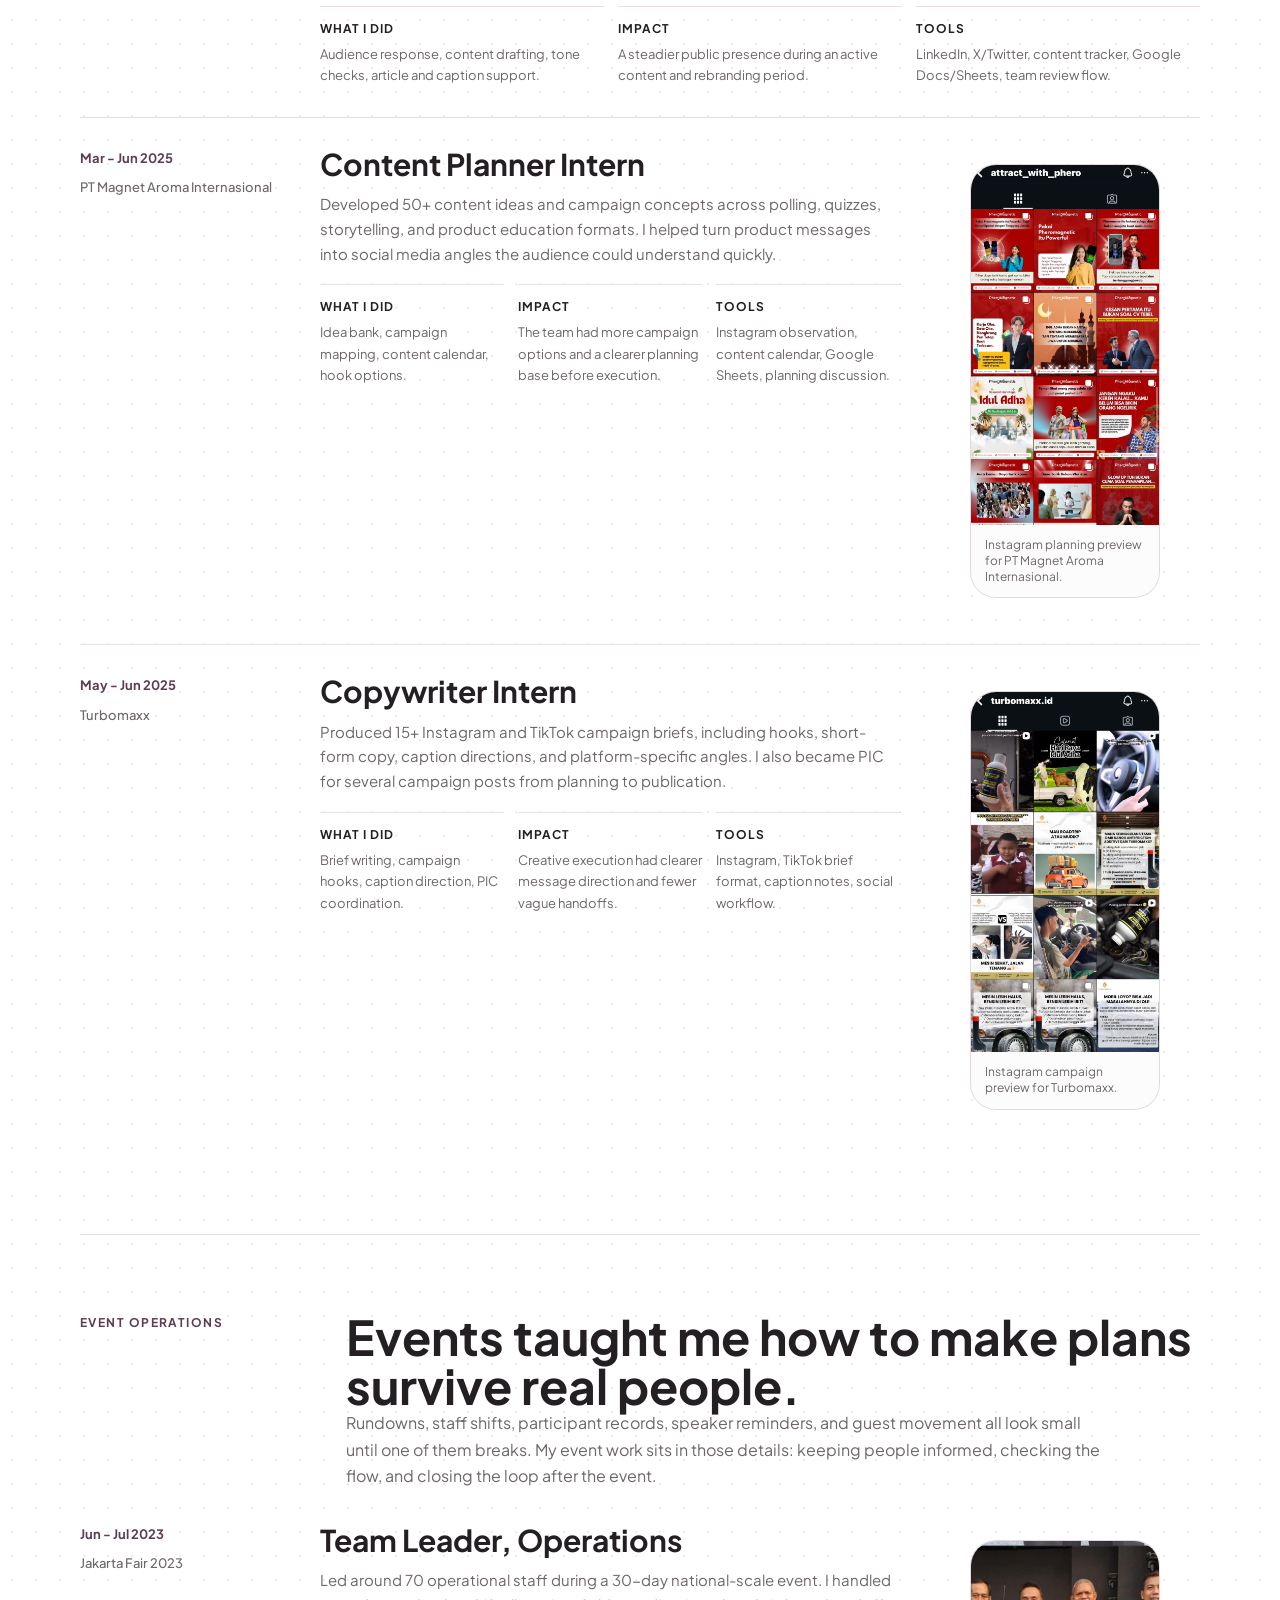
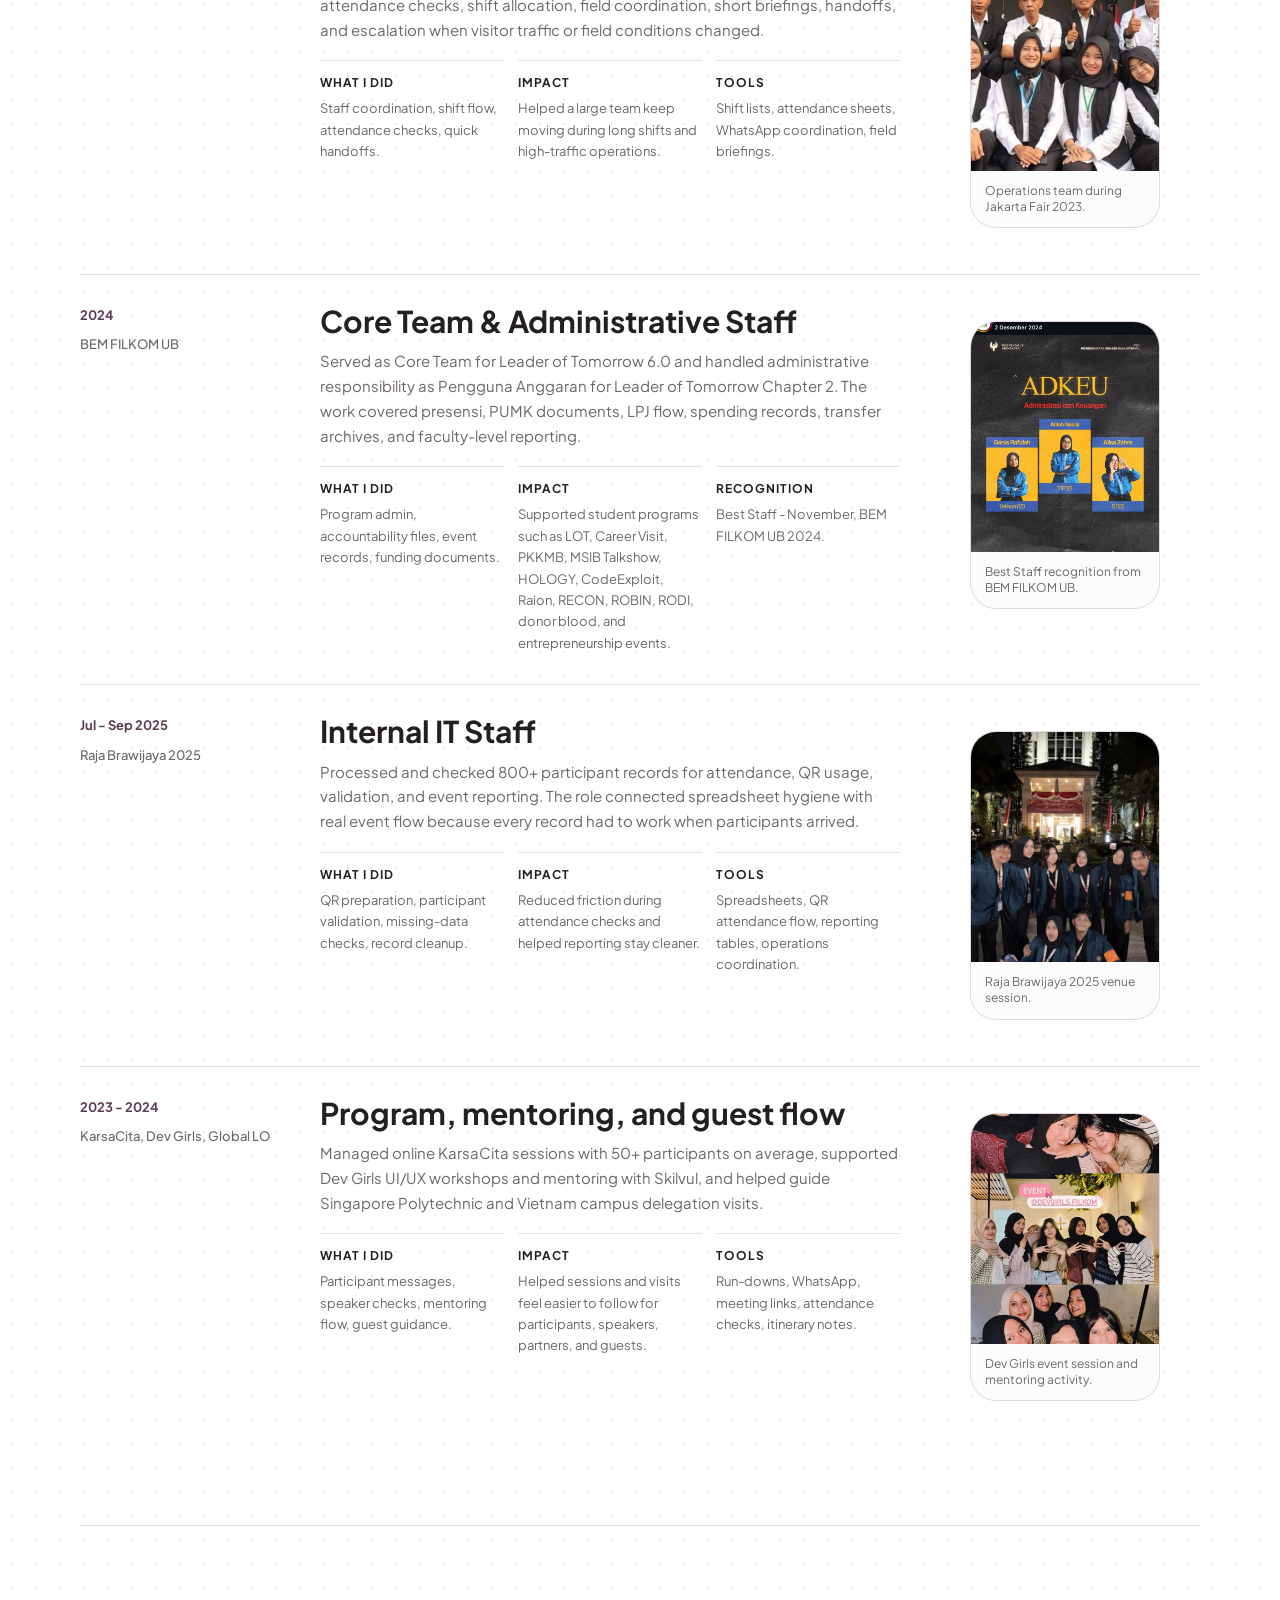
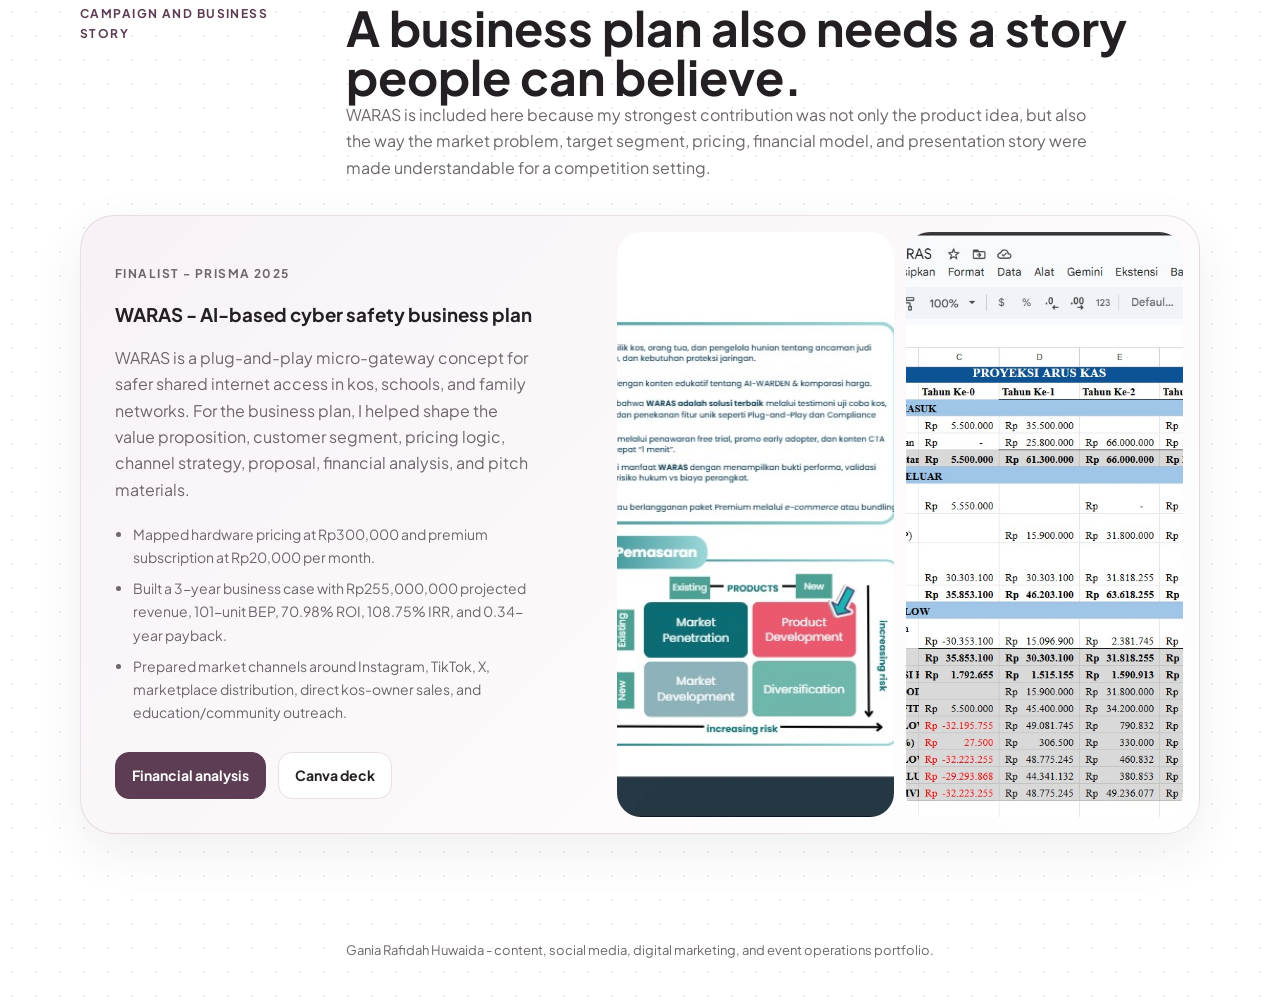
==== commit b67eec85: "Use almet photo in content portfolio hero" ====
--- a/content-portfolio/index.html
+++ b/content-portfolio/index.html
@@ -721,7 +721,7 @@
 
       <div class="hero-board" aria-label="Portfolio visual collage">
         <figure class="hero-photo">
-          <img src="../assets/images/organizations/jakarta-fair.jpeg" alt="Jakarta Fair operations team activity.">
+          <img src="../assets/images/profile/gania-almet.jpg" alt="Gania Rafidah Huwaida wearing university blazer.">
         </figure>
         <div class="hero-note">
           <strong>3 lanes</strong>
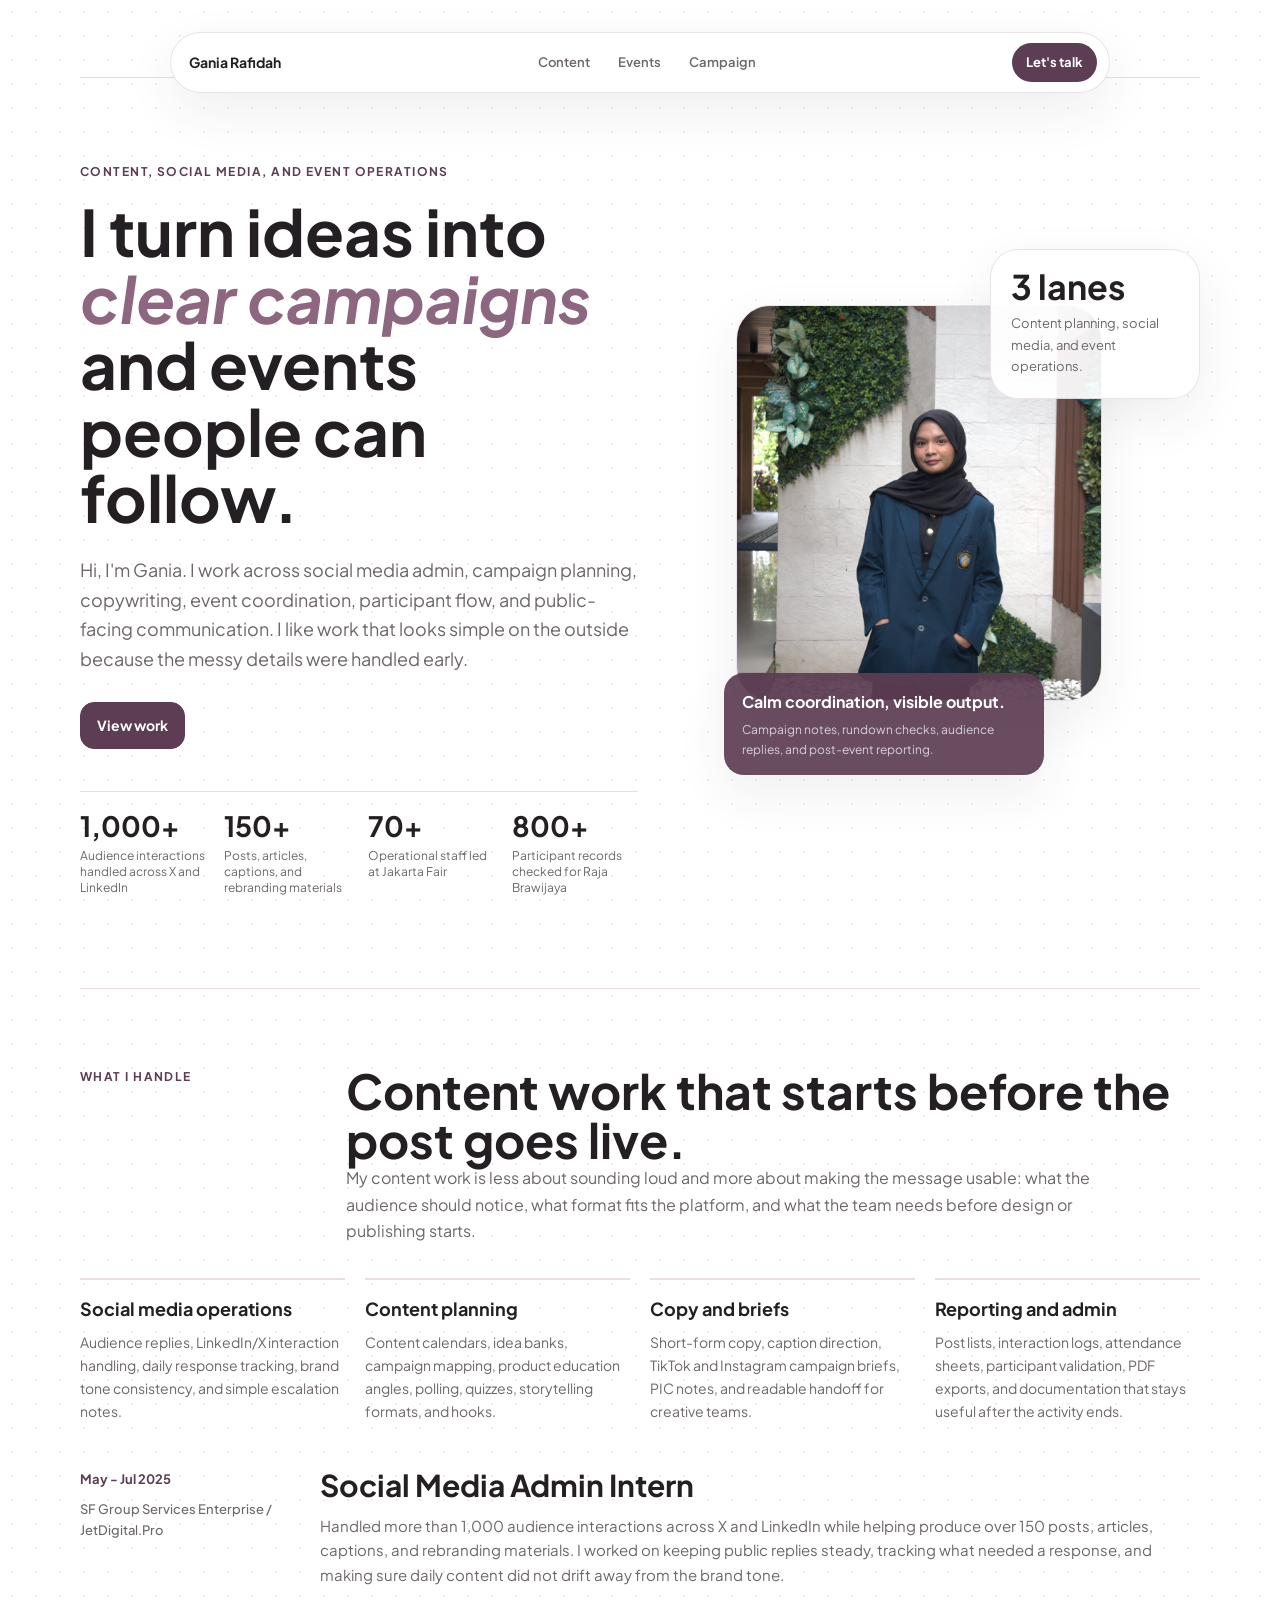
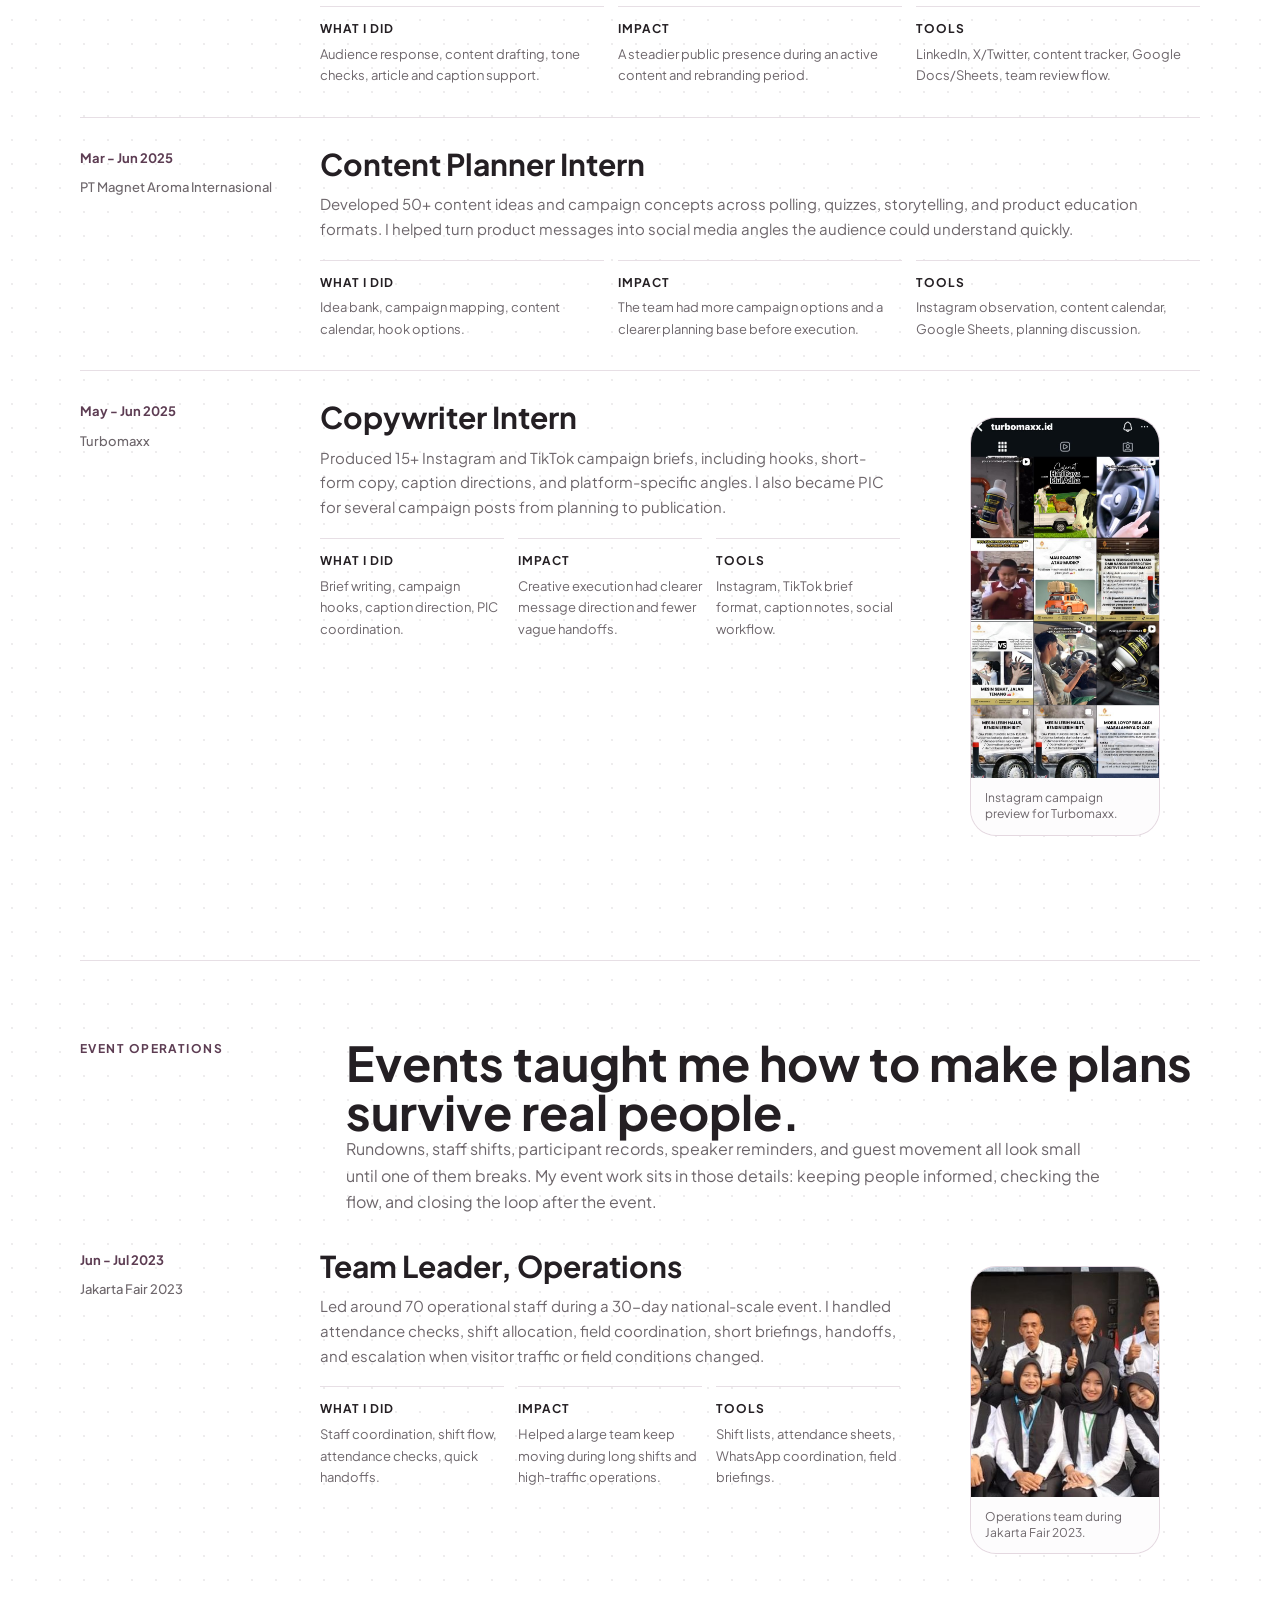
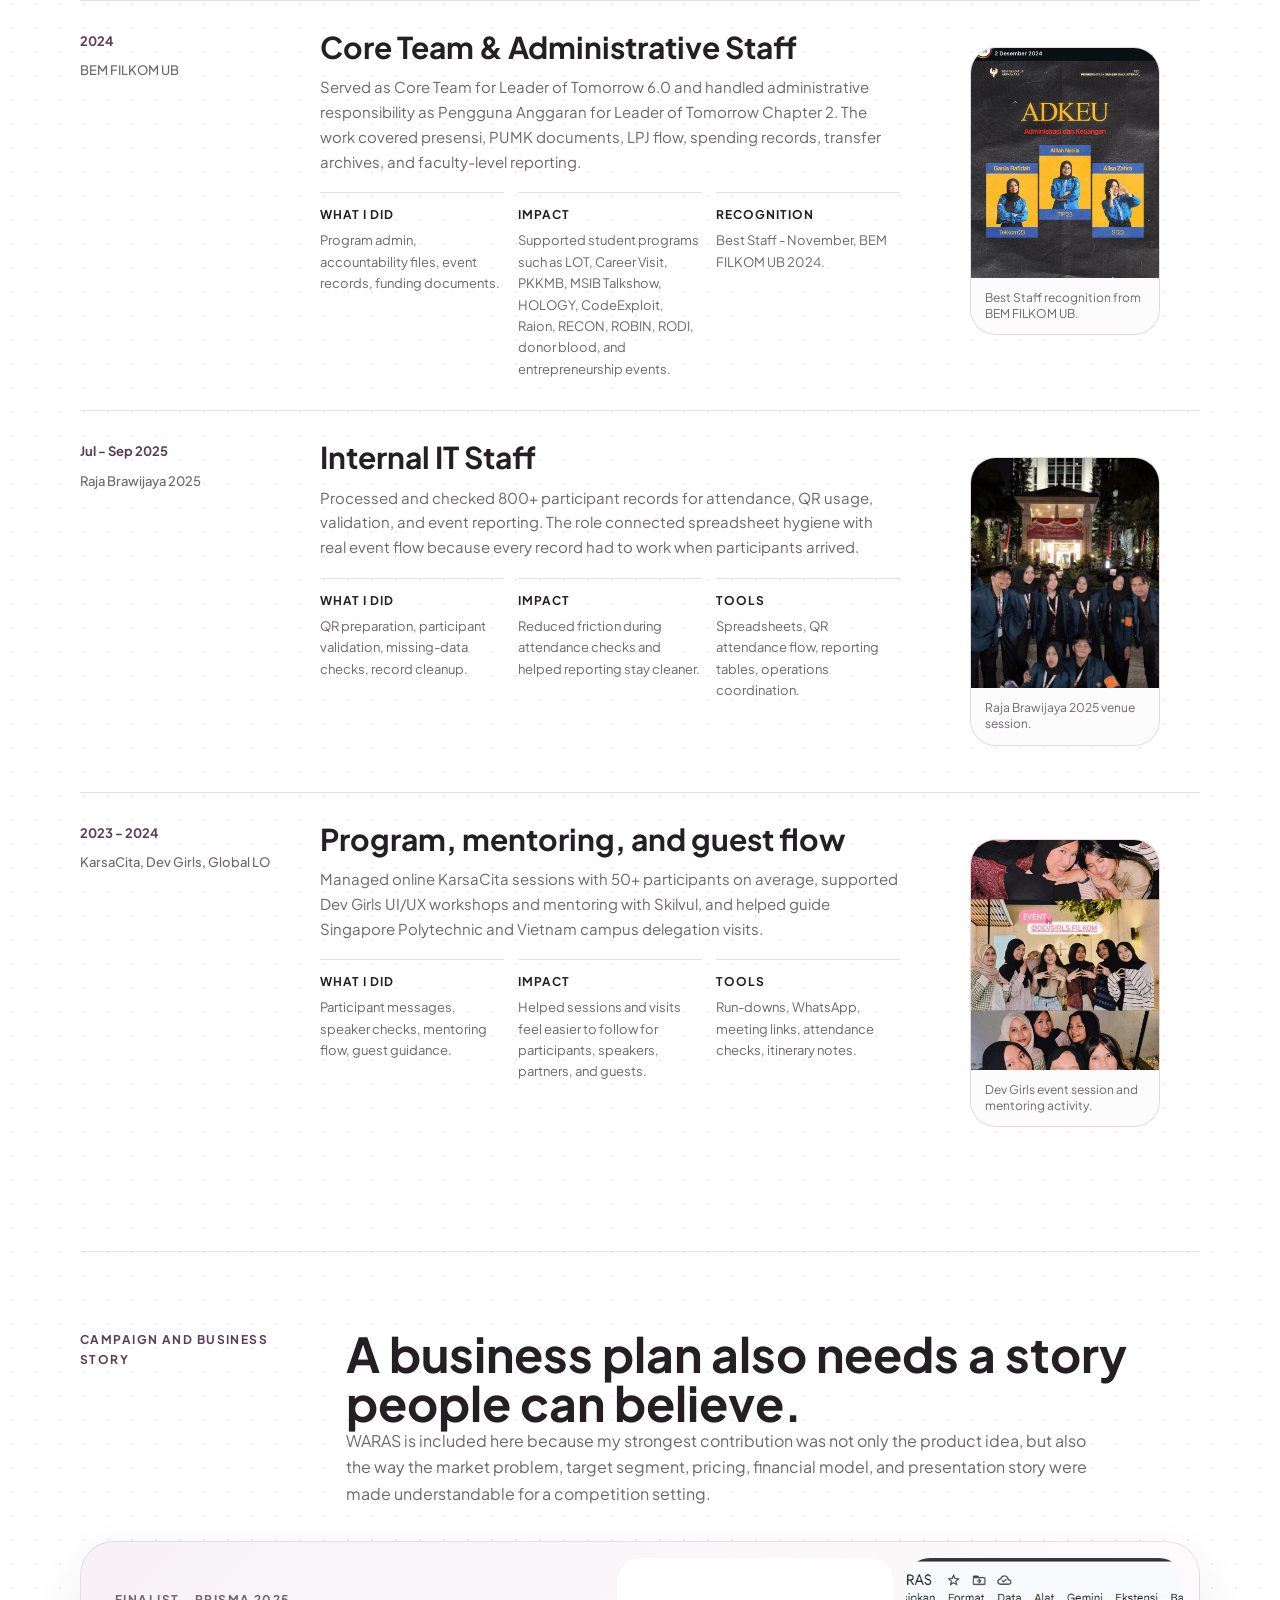
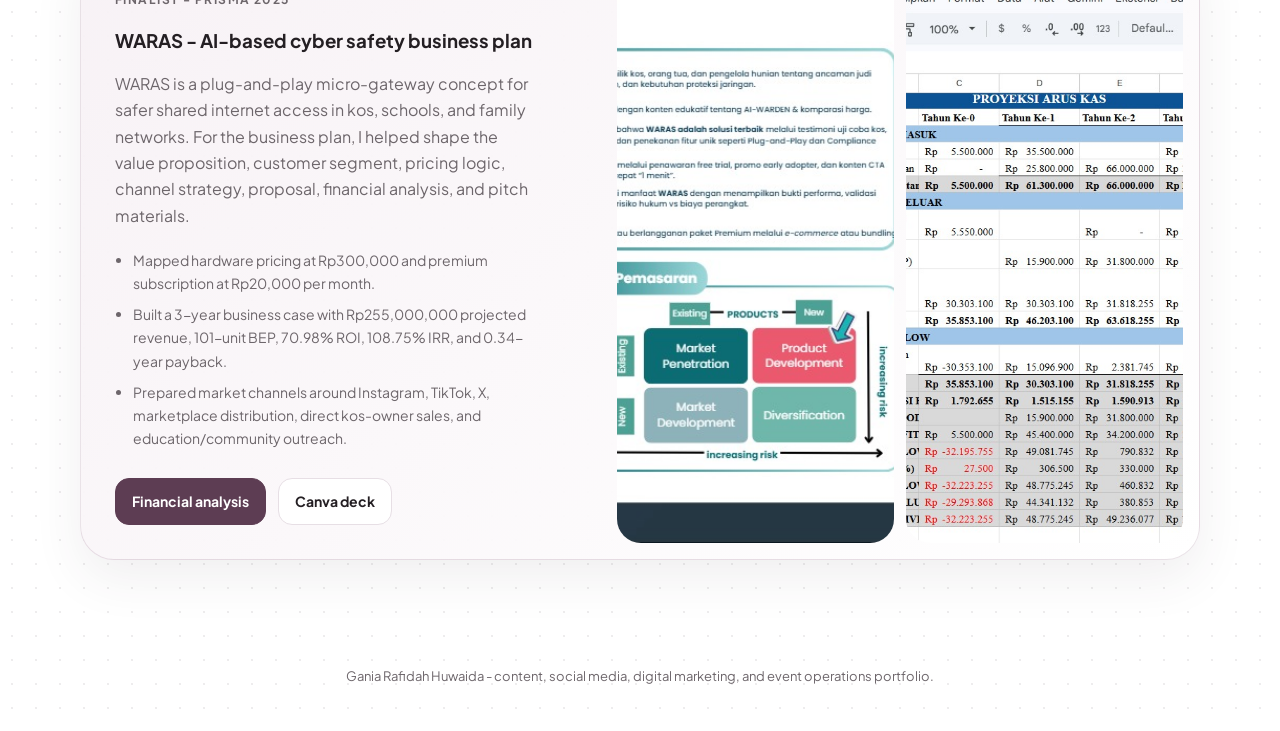
==== commit 47640227: "Remove perfume Instagram image from content portfolio" ====
--- a/content-portfolio/index.html
+++ b/content-portfolio/index.html
@@ -231,8 +231,7 @@
     }
 
     .hero-photo,
-    .hero-note,
-    .mini-shot {
+    .hero-note {
       position: absolute;
       overflow: hidden;
       border: 1px solid rgba(141, 102, 127, 0.18);
@@ -271,19 +270,6 @@
       margin-top: 9px;
       color: var(--muted);
       font-size: 13px;
-    }
-
-    .mini-shot {
-      right: 18px;
-      bottom: 24px;
-      width: 245px;
-      border-radius: 24px;
-    }
-
-    .mini-shot img {
-      width: 100%;
-      height: 300px;
-      object-fit: cover;
     }
 
     .floating-label {
@@ -641,7 +627,6 @@
 
       .hero-photo,
       .hero-note,
-      .mini-shot,
       .floating-label {
         position: static;
         width: 100%;
@@ -657,14 +642,6 @@
 
       .hero-note strong {
         font-size: 28px;
-      }
-
-      .mini-shot {
-        width: 100%;
-      }
-
-      .mini-shot img {
-        height: 260px;
       }
 
       .floating-label {
@@ -727,9 +704,6 @@
           <strong>3 lanes</strong>
           <span>Content planning, social media, and event operations.</span>
         </div>
-        <figure class="mini-shot">
-          <img src="../assets/images/organizations/instagram-pheromagnetic.jpg" alt="Instagram content preview for PT Magnet Aroma Internasional.">
-        </figure>
         <div class="floating-label">
           <strong>Calm coordination, visible output.</strong>
           <span>Campaign notes, rundown checks, audience replies, and post-event reporting.</span>
@@ -779,7 +753,7 @@
           </div>
         </article>
 
-        <article class="story">
+        <article class="story no-media">
           <div class="story-meta">Mar - Jun 2025<span>PT Magnet Aroma Internasional</span></div>
           <div>
             <h3>Content Planner Intern</h3>
@@ -790,10 +764,6 @@
               <div class="point"><strong>Tools</strong>Instagram observation, content calendar, Google Sheets, planning discussion.</div>
             </div>
           </div>
-          <figure class="story-media tall">
-            <img src="../assets/images/organizations/instagram-pheromagnetic.jpg" alt="Instagram content preview for PT Magnet Aroma Internasional.">
-            <figcaption class="caption">Instagram planning preview for PT Magnet Aroma Internasional.</figcaption>
-          </figure>
         </article>
 
         <article class="story">
